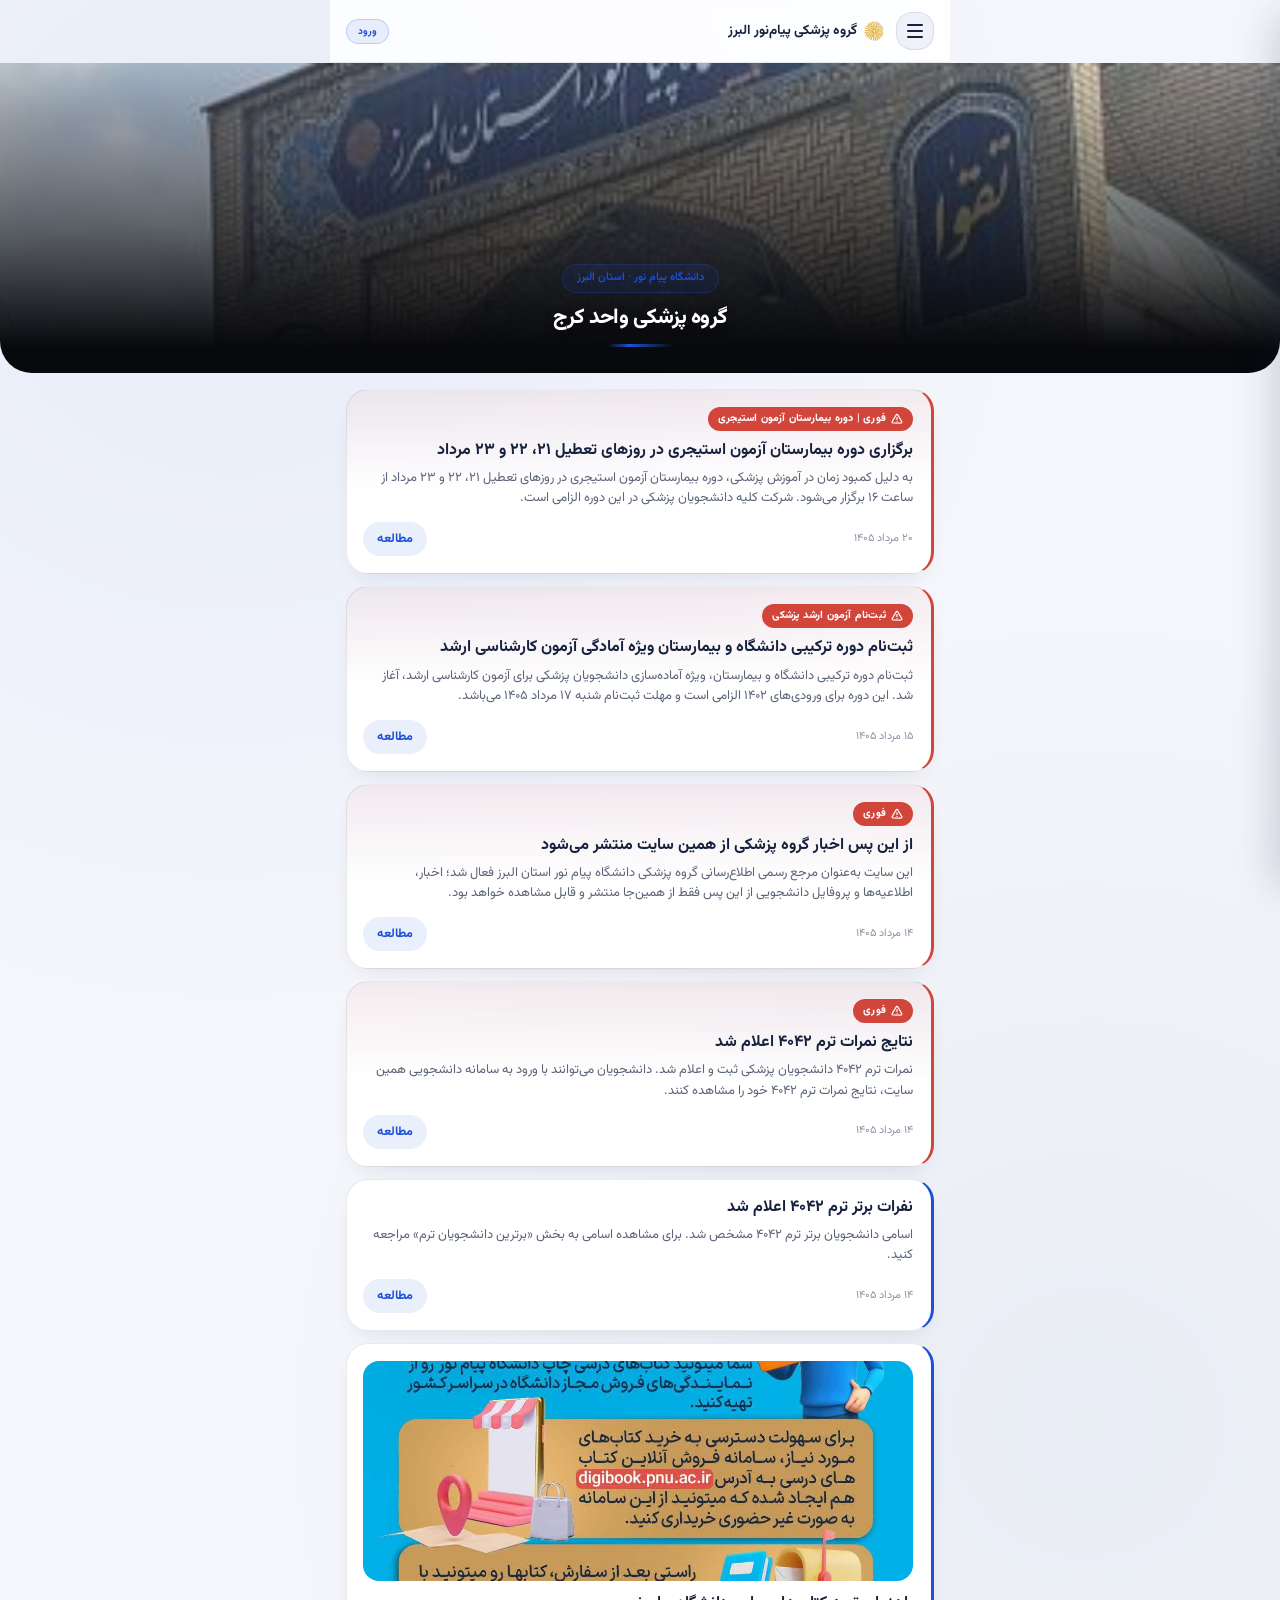
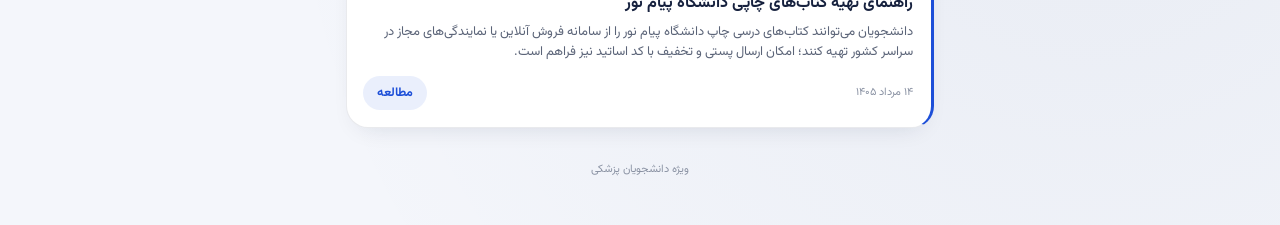
==== index.html @ 2f33279a "Add files via upload" ====
<!DOCTYPE html>
<html lang="fa">
<head>
<meta charset="UTF-8">
<meta name="viewport" content="width=device-width, initial-scale=1.0, viewport-fit=cover">
<title>گروه پزشکی پیام نور البرز</title>
<link rel="preconnect" href="https://fonts.googleapis.com">
<link rel="preconnect" href="https://fonts.gstatic.com" crossorigin>
<link rel="stylesheet" href="https://fonts.googleapis.com/css2?family=Vazirmatn:wght@400;500;600;700;800&display=swap">
<link rel="preload" as="image" href="university.jpg" fetchpriority="high">
<link rel="stylesheet" href="assets/style.css">
<link rel="stylesheet" href="assets/nav.css">
</head>
<body data-page="index">

<div id="site-header-root"></div>

<div id="mainPage">
    <div class="hero">
        <img src="university.jpg" alt="دانشگاه" class="hero-image" width="384" height="512">
        <div class="hero-overlay">
            <span class="kicker">دانشگاه پیام نور · استان البرز</span>
            <h1>گروه پزشکی واحد کرج</h1>
            <div class="hero-line"></div>
        </div>
    </div>

    <div class="container">
        <div id="newsList"></div>
        <footer>ویژه دانشجویان پزشکی</footer>
    </div>
</div>

<div id="fullNewsPage" class="full-news-page">
    <button class="back-btn" onclick="closeFullNews()">← بازگشت</button>
    <div class="full-news-card">
        <h1 class="full-news-title" id="fullTitle"></h1>
        <span class="full-news-date" id="fullDate"></span>
        <div class="full-news-image" id="fullImage" style="display:none;"></div>
        <div class="full-news-text" id="fullText"></div>
    </div>
</div>

<script src="assets/app.js"></script>
<script src="assets/nav.js"></script>
<script>
    const newsDatabase = [
        {
            id: 5,
            urgent: true,
            urgentLabel: "فوری | دوره بیمارستان آزمون استیجری",
            title: "برگزاری دوره بیمارستان آزمون استیجری در روزهای تعطیل ۲۱، ۲۲ و ۲۳ مرداد",
            summary: "به دلیل کمبود زمان در آموزش پزشکی، دوره بیمارستان آزمون استیجری در روزهای تعطیل ۲۱، ۲۲ و ۲۳ مرداد از ساعت ۱۶ برگزار می‌شود. شرکت کلیه دانشجویان پزشکی در این دوره الزامی است.",
            fullText: "به اطلاع کلیه دانشجویان پزشکی گروه پزشکی دانشگاه پیام نور استان البرز می‌رساند، با توجه به کمبود زمان در برنامه آموزش پزشکی، دوره بیمارستان ویژه آزمون استیجری در روزهای تعطیل ۲۱، ۲۲ و ۲۳ مرداد ماه برگزار خواهد شد.\\n\\nاین دوره از ساعت ۱۶ آغاز می‌شود و دانشجویان لازم است پیش از این ساعت در محل بیمارستان حضور داشته باشند.\\n\\nبا توجه به اهمیت این دوره در آمادگی برای آزمون استیجری، شرکت در این جلسات برای کلیه دانشجویان پزشکی الزامی است و غیبت در هر یک از روزها قابل قبول نمی‌باشد.\\n\\nخواهشمند است این اطلاعیه را جدی گرفته و برنامه‌ریزی لازم برای حضور به‌موقع در روزهای یادشده را انجام دهید. در صورت وجود هرگونه سوال، با آموزش گروه پزشکی در تماس باشید.",
            date: "۲۰ مرداد ۱۴۰۵"
        },
        {
            id: 4,
            urgent: true,
            urgentLabel: "ثبت‌نام آزمون ارشد پزشکی",
            title: "ثبت‌نام دوره ترکیبی دانشگاه و بیمارستان ویژه آمادگی آزمون کارشناسی ارشد",
            summary: "ثبت‌نام دوره ترکیبی دانشگاه و بیمارستان، ویژه آماده‌سازی دانشجویان پزشکی برای آزمون کارشناسی ارشد، آغاز شد. این دوره برای ورودی‌های ۱۴۰۲ الزامی است و مهلت ثبت‌نام شنبه ۱۷ مرداد ۱۴۰۵ می‌باشد.",
            fullText: "به اطلاع کلیه دانشجویان پزشکی گروه پزشکی دانشگاه پیام نور استان البرز می‌رساند، ثبت‌نام «دوره ترکیبی دانشگاه و بیمارستان» ویژه آماده‌سازی آزمون کارشناسی ارشد آغاز شده است.\n\nاین دوره با هدف تقویت بنیه علمی و بالینی دانشجویان و افزایش آمادگی ایشان برای آزمون کارشناسی ارشد طراحی شده و ترکیبی از آموزش‌های دانشگاهی و تجربه‌های عملی در بستر بیمارستان‌های آموزشی را در اختیار دانشجویان قرار می‌دهد. برگزاری این دوره زیر نظر مستقیم دانشگاه علوم پزشکی و وزارت علوم، تحقیقات و فناوری انجام می‌شود.\n\nمدت دوره یک سال تحصیلی است و کلاس‌ها هفته‌ای دو جلسه سه‌ساعته برگزار می‌شود. با توجه به هماهنگی‌های بیمارستانی، ساعت شروع جلسات متغیر بوده و از طریق پیامک به اطلاع دانشجویان خواهد رسید؛ بنابراین دانشجویان محترم لازم است تلفن همراه خود را در دسترس داشته باشند.\n\nشرکت در این دوره برای کلیه دانشجویان ورودی ۱۴۰۲ الزامی است.\n\nهزینه ثبت‌نام دوره مبلغ ۵٬۷۰۰٬۰۰۰ تومان (پنج میلیون و هفتصد هزار تومان) تعیین شده است.\n\nدانشجویان ورودی ۱۴۰۲ موظف‌اند روز شنبه مورخ ۱۷ مرداد ۱۴۰۵ به واحد آموزش دانشگاه پیام نور استان البرز مراجعه و مبلغ ثبت‌نام را پرداخت نمایند. پس از تکمیل ثبت‌نام، زمان دقیق شروع جلسات از طریق پیامک به دانشجویان اطلاع‌رسانی خواهد شد.\n\nخواهشمند است این اطلاعیه را جدی گرفته و از مراجعه در روز و ساعت مقرر اطمینان حاصل فرمایید. در صورت وجود هرگونه سوال، با آموزش گروه پزشکی در تماس باشید.",
            date: "۱۵ مرداد ۱۴۰۵"
        },
        {
            id: 0,
            urgent: true,
            title: "از این پس اخبار گروه پزشکی از همین سایت منتشر می‌شود",
            summary: "این سایت به‌عنوان مرجع رسمی اطلاع‌رسانی گروه پزشکی دانشگاه پیام نور استان البرز فعال شد؛ اخبار، اطلاعیه‌ها و پروفایل دانشجویی از این پس فقط از همین‌جا منتشر و قابل مشاهده خواهد بود.",
            fullText: "به اطلاع کلیه دانشجویان گروه پزشکی دانشگاه پیام نور استان البرز می‌رساند، از این تاریخ به بعد، کلیه اخبار، اطلاعیه‌ها، برنامه‌های آموزشی و اطلاع‌رسانی‌های رسمی گروه پزشکی صرفاً از طریق همین سایت منتشر خواهد شد. لطفاً به‌طور مرتب به این سایت مراجعه کنید تا از آخرین اخبار و اطلاعیه‌ها بی‌اطلاع نمانید.\n\nهمچنین دانشجویان پزشکی از این پس می‌توانند پروفایل دانشجویی خود شامل مشخصات، وضعیت نمرات و سوابق تحصیلی را از بخش «پروفایل» همین سایت مشاهده کنند و دیگر نیازی به مراجعه به سامانه‌های قبلی نیست.\n\nخواهشمند است این اطلاعیه را جدی گرفته و در صورت وجود هرگونه ابهام، با آموزش گروه پزشکی در تماس باشید.",
            date: "۱۴ مرداد ۱۴۰۵"
        },
        {
            id: 1,
            urgent: true,
            title: "نتایج نمرات ترم ۴۰۴۲ اعلام شد",
            summary: "نمرات ترم ۴۰۴۲ دانشجویان پزشکی ثبت و اعلام شد. دانشجویان می‌توانند با ورود به سامانه دانشجویی همین سایت، نتایج نمرات ترم ۴۰۴۲ خود را مشاهده کنند.",
            fullText: "نتایج نمرات ترم ۴۰۴۲ اعلام شد.\n\nبه اطلاع کلیه دانشجویان گروه پزشکی دانشگاه پیام نور استان البرز می‌رساند، نمرات ترم ۴۰۴۲ در سامانه ثبت و نهایی شد.\n\nدانشجویان عزیز می‌توانند با ورود به «سامانه دانشجویی» در همین سایت، نتایج نمرات ترم ۴۰۴۲ خود را مشاهده نمایند. در صورت وجود هرگونه سوال یا اعتراض به نمره، لازم است ظرف مهلت مقرر با آموزش گروه پزشکی هماهنگ شود.",
            date: "۱۴ مرداد ۱۴۰۵"
        },
        {
            id: 2,
            title: "نفرات برتر ترم ۴۰۴۲ اعلام شد",
            summary: "اسامی دانشجویان برتر ترم ۴۰۴۲ مشخص شد. برای مشاهده اسامی به بخش «برترین دانشجویان ترم» مراجعه کنید.",
            fullText: "ضمن تبریک به دانشجویان ممتاز، اسامی نفرات برتر ترم ۴۰۴۲ گروه پزشکی دانشگاه پیام نور استان البرز اعلام شد.\n\nبرای مشاهده اسامی و رتبه‌بندی دانشجویان برتر، از منوی سایت وارد بخش «برترین دانشجویان ترم» شوید.\n\nضمن تبریک مجدد به دانشجویان برگزیده، برای سایر دانشجویان نیز آرزوی موفقیت روزافزون داریم.",
            date: "۱۴ مرداد ۱۴۰۵"
        },
        {
            id: 3,
            image: "assets/payam-books.jpg",
            title: "راهنمای تهیه کتاب‌های چاپی دانشگاه پیام نور",
            summary: "دانشجویان می‌توانند کتاب‌های درسی چاپ دانشگاه پیام نور را از سامانه فروش آنلاین یا نمایندگی‌های مجاز در سراسر کشور تهیه کنند؛ امکان ارسال پستی و تخفیف با کد اساتید نیز فراهم است.",
            fullText: "به اطلاع دانشجویان گروه پزشکی می‌رساند، کتاب‌های درسی چاپ دانشگاه پیام نور از طریق نمایندگی‌های فروش مجاز دانشگاه در سراسر کشور قابل تهیه است.\n\nبرای سهولت دسترسی، سامانه فروش آنلاین کتاب‌های درسی به آدرس digibook.pnu.ac.ir راه‌اندازی شده و دانشجویان می‌توانند از این سامانه به‌صورت غیرحضوری خرید کنند.\n\nپس از ثبت سفارش، امکان دریافت کتاب‌ها با ارسال پستی درب منزل نیز وجود دارد.\n\nهمچنین در این سامانه تخفیفاتی نیز در نظر گرفته شده است؛ دانشجویان می‌توانند با دریافت کد تخفیف از اساتید خود، خرید خود را با تخفیف انجام دهند.",
            date: "۱۴ مرداد ۱۴۰۵"
        }
    ];

    function showNewsList() {
        const container = document.getElementById('newsList');
        container.innerHTML = newsDatabase.map(item => `
            <div class="news-card${item.urgent ? ' urgent' : ''}" onclick="showFullNews(${item.id})">
                ${item.urgent ? `<span class="urgent-badge"><svg viewBox="0 0 24 24" fill="none" stroke="currentColor" stroke-width="2.5" stroke-linecap="round" stroke-linejoin="round"><path d="M12 9v4M12 17h.01"/><path d="M10.3 3.9 2.5 17a2 2 0 0 0 1.7 3h15.6a2 2 0 0 0 1.7-3L13.7 3.9a2 2 0 0 0-3.4 0Z"/></svg> ${item.urgentLabel || 'فوری'}</span>` : ''}
                ${item.image ? `<img src="${item.image}" alt="${item.title}" class="news-card-image">` : ''}
                <div class="news-title">${item.title}</div>
                <div class="news-summary">${item.summary}</div>
                <div class="news-meta">
                    <span class="news-date">${item.date}</span>
                    <button class="read-more" onclick="event.stopPropagation(); showFullNews(${item.id})">مطالعه</button>
                </div>
            </div>
        `).join('');
    }

    function showFullNews(id) {
        const news = newsDatabase.find(n => n.id === id);
        if (!news) return;
        document.getElementById('fullTitle').innerText = news.title;
        document.getElementById('fullDate').innerText = news.date;
        document.getElementById('fullText').innerText = news.fullText;

        const imgHolder = document.getElementById('fullImage');
        if (news.image) {
            imgHolder.innerHTML = `<img src="${news.image}" alt="${news.title}">`;
            imgHolder.style.display = 'block';
        } else {
            imgHolder.innerHTML = '';
            imgHolder.style.display = 'none';
        }

        const fullPage = document.getElementById('fullNewsPage');
        document.getElementById('mainPage').style.display = 'none';
        fullPage.classList.add('show');
        window.scrollTo(0, 0);
        try { history.pushState({ page: 'fullNews' }, '', '#news'); } catch (err) { /* روی برخی وب‌ویوها (مثل file://) مجاز نیست؛ نمایش کامل خبر بدون آن هم درست کار می‌کند */ }
    }

    function closeFullNews() {
        document.getElementById('fullNewsPage').classList.remove('show');
        document.getElementById('mainPage').style.display = 'block';
        try { history.replaceState({ page: 'main' }, '', window.location.pathname); } catch (err) { /* بی‌خطر نادیده گرفته می‌شود */ }
    }

    window.addEventListener('popstate', () => {
        if (document.getElementById('fullNewsPage').classList.contains('show')) {
            closeFullNews();
        }
    });

    showNewsList();
</script>
</body>
</html>
---- assets/style.css ----
/* فونت Vazirmatn بارگذاری می‌شود از طریق <link> در head هر صفحه (موازی و سریع‌تر از @import) */

/* =========================================================
   توکن‌های طراحی
   ========================================================= */
:root {
    --bg: #f4f6fb;
    --surface: #ffffff;
    --surface-2: #eef1f8;
    --card: #ffffff;
    --card-hover: #f2f4f9;
    --line: rgba(20,30,60,.09);
    --line-strong: rgba(20,30,60,.16);

    --accent-1: #1d4fd8;
    --accent-2: #14336b;
    --accent-grad: linear-gradient(135deg, var(--accent-1), var(--accent-2));
    --accent-soft: rgba(29,79,216,.09);
    --accent-soft-strong: rgba(29,79,216,.16);

    --warn: #b8790a;
    --warn-soft: rgba(184,121,10,.12);
    --good: #16875e;
    --good-soft: rgba(22,135,94,.12);
    --bad: #d1453b;

    --text: #16213e;
    --text-dim: #5b6478;
    --text-faint: #8a92a3;

    --r-xl: 28px;
    --r-lg: 22px;
    --r-md: 16px;
    --r-sm: 12px;
    --r-pill: 999px;

    --shadow-1: 0 10px 26px -14px rgba(20,30,60,.16);
    --shadow-2: 0 18px 40px -16px rgba(20,30,60,.18);

    --ease: cubic-bezier(.22,1,.36,1);
    --ease-fast: cubic-bezier(.4,0,.2,1);
}

/* توجه: قانون تجربی @view-transition عمداً حذف شد — در برخی وب‌ویوهای اندروید
   (از جمله پیش‌نمایش داخل اپ‌های ویرایشگر کد) باعث گیر کردن صفحه هنگام جابجایی
   بین لینک‌ها می‌شود چون مرورگر منتظر یک ترنزیشن ناقص می‌ماند. */

/* =========================================================
   پایه
   ========================================================= */
* { margin: 0; padding: 0; box-sizing: border-box; -webkit-tap-highlight-color: transparent; }
html { -webkit-text-size-adjust: 100%; scroll-behavior: smooth; }

body {
    font-family: 'Vazirmatn', -apple-system, 'SF Pro Text', system-ui, sans-serif;
    background:
        radial-gradient(circle at 18% 12%, rgba(29,79,216,.06), transparent 42%),
        radial-gradient(circle at 85% 78%, rgba(20,51,107,.05), transparent 46%),
        var(--bg);
    color: var(--text);
    direction: rtl;
    text-align: right;
    min-height: 100vh;
    line-height: 1.5;
    animation: pageIn .22s var(--ease);
}

@keyframes pageIn {
    from { opacity: 0; transform: translateY(4px); }
    to   { opacity: 1; transform: translateY(0); }
}

@media (prefers-reduced-motion: reduce) {
    * { animation-duration: .001s !important; transition-duration: .001s !important; }
    html { scroll-behavior: auto; }
}

::-webkit-scrollbar { width: 0; background: transparent; }
a { color: inherit; text-decoration: none; }
button, input { font-family: inherit; }
svg { display: block; }

/* حس فشرده‌شدن نرم برای هر عنصر قابل‌لمس */
.tap { transition: transform .18s var(--ease), background-color .18s var(--ease), border-color .18s var(--ease); }
.tap:active { transform: scale(.96); }

/* =========================================================
   ساختار صفحه
   ========================================================= */
.page { min-height: 100vh; display: flex; align-items: center; justify-content: center; padding: 18px; }
.container { max-width: 620px; margin: 0 auto; padding: 16px; }

.card {
    max-width: 600px;
    width: 100%;
    background: linear-gradient(180deg, var(--surface), var(--card));
    border-radius: var(--r-xl);
    padding: 26px 20px;
    border: 1px solid var(--line);
    box-shadow: var(--shadow-2);
}

.card-title {
    font-size: 21px;
    font-weight: 800;
    text-align: center;
    letter-spacing: -.3px;
    background: linear-gradient(135deg, var(--accent-2), var(--accent-1));
    -webkit-background-clip: text;
    background-clip: text;
    color: transparent;
    margin-bottom: 6px;
}
.card-title.lg { font-size: 25px; }

.card-subtitle {
    text-align: center;
    color: var(--text-dim);
    font-size: 12px;
    margin-bottom: 22px;
}

.kicker {
    display: inline-flex;
    align-items: center;
    gap: 6px;
    font-size: 11px;
    font-weight: 600;
    color: var(--accent-1);
    background: var(--accent-soft);
    border: 1px solid rgba(29,79,216,.25);
    padding: 5px 14px;
    border-radius: var(--r-pill);
}

/* =========================================================
   دکمه‌ی پیل / بازگشت
   ========================================================= */
.pill-btn {
    display: flex;
    align-items: center;
    justify-content: center;
    gap: 6px;
    text-align: center;
    margin-top: 22px;
    color: var(--accent-1);
    font-size: 13px;
    font-weight: 600;
    cursor: pointer;
    padding: 12px;
    background: var(--accent-soft);
    border: 1px solid rgba(29,79,216,.22);
    border-radius: var(--r-pill);
}
.pill-btn:active { background: var(--accent-soft-strong); }

/* =========================================================
   بنر لوگوی دانشگاه (صفحه‌ی تقویم)
   ========================================================= */
.uni-logo-banner {
    display: flex;
    flex-direction: column;
    align-items: center;
    text-align: center;
    padding: 28px 20px 24px;
    margin-bottom: 22px;
    border-radius: var(--r-xl);
    border: 1px solid rgba(29,79,216,.22);
    background:
        radial-gradient(120% 140% at 50% -10%, rgba(29,79,216,.22), transparent 60%),
        linear-gradient(180deg, var(--surface), var(--card));
    box-shadow: var(--shadow-2);
}
.uni-logo-ring {
    width: 92px;
    height: 92px;
    border-radius: 50%;
    padding: 4px;
    background: var(--accent-grad);
    box-shadow: 0 0 0 6px var(--accent-soft);
    margin-bottom: 14px;
}
.uni-logo-ring img {
    width: 100%;
    height: 100%;
    border-radius: 50%;
    object-fit: cover;
    background: #fff;
    display: block;
}
.uni-logo-banner .uni-name {
    font-size: 17px;
    font-weight: 800;
    letter-spacing: -.3px;
    background: linear-gradient(135deg, var(--accent-2), var(--accent-1));
    -webkit-background-clip: text;
    background-clip: text;
    color: transparent;
    line-height: 1.5;
}
.uni-logo-banner .uni-sub {
    margin-top: 6px;
    font-size: 11.5px;
    color: var(--text-dim);
}

/* =========================================================
   عنوان بخش‌های تقویم (نیمسال‌ها)
   ========================================================= */
.term-title {
    display: flex;
    align-items: center;
    gap: 8px;
    font-size: 14px;
    font-weight: 800;
    color: var(--text);
    margin: 26px 0 12px;
}
.term-title:first-of-type { margin-top: 4px; }
.term-title .dot {
    width: 8px; height: 8px; border-radius: 50%;
    background: var(--accent-grad);
    flex-shrink: 0;
}

/* =========================================================
   هرو (index)
   ========================================================= */
.hero { position: relative; width: 100%; height: 310px; overflow: hidden; border-radius: 0 0 32px 32px; }
.hero-image { width: 100%; height: 100%; object-fit: cover; object-position: center 32%; display: block; }
.hero::after {
    content: '';
    position: absolute; inset: 0;
    background: linear-gradient(to top, #08090d 8%, rgba(8,9,13,.55) 48%, rgba(8,9,13,.1));
}
.hero-overlay { position: absolute; bottom: 0; left: 0; right: 0; padding: 22px 22px 26px; text-align: center; z-index: 1; }
.hero-overlay .kicker { margin-bottom: 10px; }
.hero-overlay h1 {
    font-size: 21px; font-weight: 800; letter-spacing: -.4px; color: #fff;
    line-height: 1.4;
    text-shadow: 0 2px 10px rgba(0,0,0,.5);
}
.hero-line {
    width: 64px; height: 3px; margin: 12px auto 0;
    border-radius: 3px;
    background: linear-gradient(90deg, transparent, var(--accent-1), var(--accent-2), transparent);
}


footer { text-align: center; padding: 22px 16px 30px; font-size: 11px; color: var(--text-faint); }

/* =========================================================
   کارت اخبار
   ========================================================= */
.news-card {
    position: relative;
    background: var(--card);
    border-radius: var(--r-lg);
    margin-bottom: 12px;
    padding: 17px 18px 17px 16px;
    border: 1px solid var(--line);
    border-inline-start: 3px solid var(--accent-1);
    cursor: pointer;
    box-shadow: var(--shadow-1);
    transition: background .18s var(--ease), transform .18s var(--ease), border-color .18s var(--ease);
}
.news-card:active { background: var(--card-hover); transform: scale(.985); }
.news-title { font-size: 16px; font-weight: 700; color: var(--text); line-height: 1.4; margin-bottom: 6px; }
.news-summary { font-size: 13px; color: var(--text-dim); line-height: 1.55; margin-bottom: 14px; }
.news-meta { display: flex; justify-content: space-between; align-items: center; }
.news-date { font-size: 11px; color: var(--text-faint); }
.read-more {
    background: var(--accent-soft); border: none; color: var(--accent-1);
    font-size: 12.5px; font-weight: 700; padding: 7px 14px; border-radius: var(--r-pill); cursor: pointer;
}
.read-more:active { background: var(--accent-soft-strong); }

.news-card-image {
    width: 100%; border-radius: var(--r-md); margin-bottom: 12px; display: block;
    object-fit: cover; max-height: 220px;
}
.news-card.urgent { border-inline-start-color: var(--bad); background: linear-gradient(180deg, rgba(248,96,92,.07), var(--card) 55%); }
.urgent-badge {
    display: inline-flex; align-items: center; gap: 5px; background: var(--bad); color: #fff;
    font-size: 10.5px; font-weight: 800; padding: 4px 10px; border-radius: var(--r-pill);
    margin-bottom: 9px; letter-spacing: .2px;
    animation: urgentPulse 1.8s ease-in-out infinite;
}
.urgent-badge svg { width: 12px; height: 12px; }
@keyframes urgentPulse { 0%, 100% { box-shadow: 0 0 0 0 rgba(248,96,92,.45); } 50% { box-shadow: 0 0 0 6px rgba(248,96,92,0); } }

/* =========================================================
   صفحه‌ی کامل خبر
   ========================================================= */
.full-news-page {
    display: none; position: fixed; inset: 0; background: var(--bg);
    z-index: 200; overflow-y: auto;
}
.full-news-page.show { display: block; animation: pageIn .35s var(--ease); }
.full-news-card {
    background: linear-gradient(180deg, var(--surface), var(--card));
    border-radius: var(--r-xl); margin: 72px 16px 40px; padding: 28px 22px;
    border: 1px solid var(--line);
    box-shadow: var(--shadow-2);
}
.full-news-title { font-size: 23px; font-weight: 800; color: var(--text); line-height: 1.4; margin-bottom: 10px; }
.full-news-date {
    font-size: 12px; color: var(--text-dim); display: block; margin-bottom: 20px; padding-bottom: 14px;
    border-bottom: 1px solid var(--line);
}
.full-news-image { margin-bottom: 18px; }
.full-news-image img { width: 100%; border-radius: var(--r-lg); display: block; box-shadow: var(--shadow-1); }
.full-news-text { font-size: 15px; line-height: 1.85; color: var(--text); white-space: pre-line; }
.back-btn {
    position: fixed; top: 14px; right: 14px; background: rgba(255,255,255,.9);
    backdrop-filter: blur(10px);
    color: var(--text); border: 1px solid var(--line-strong); padding: 9px 18px; border-radius: var(--r-pill); font-size: 13px;
    font-weight: 600; z-index: 201; cursor: pointer;
    box-shadow: var(--shadow-1);
}
.back-btn:active { background: rgba(238,241,248,.95); }

/* =========================================================
   تقویم
   ========================================================= */
.month-item { background: var(--card); border-radius: var(--r-lg); margin-bottom: 12px; overflow: hidden; border: 1px solid var(--line); border-inline-start: 3px solid var(--accent-1); box-shadow: var(--shadow-1); }
.month-header { padding: 16px 18px; cursor: pointer; display: flex; justify-content: space-between; align-items: center; }
.month-title { font-size: 15px; font-weight: 700; color: var(--text); }
.month-icon { color: var(--accent-1); transition: transform .3s var(--ease); }
.month-icon.open { transform: rotate(180deg); }
.month-icon svg { width: 16px; height: 16px; }

.month-events { display: grid; grid-template-rows: 0fr; transition: grid-template-rows .38s var(--ease); }
.month-events.open { grid-template-rows: 1fr; }
.month-events-inner { overflow: hidden; }

.event-list { list-style: none; padding: 4px 16px 16px; }
.event-list li { display: flex; align-items: center; gap: 12px; padding: 11px 0; border-top: 1px solid var(--line); font-size: 13px; }
.event-list li:first-child { border-top: none; }
.event-date { background: var(--accent-soft); padding: 5px 12px; border-radius: var(--r-pill); font-size: 11px; font-weight: 700; color: var(--accent-1); min-width: 72px; text-align: center; }
.event-title { flex: 1; color: var(--text); }
.important .event-date { background: var(--warn-soft); color: var(--warn); }
.important .event-title { color: var(--text); font-weight: 600; }

/* =========================================================
   جدول زمان‌بندی (تقویم)
   ========================================================= */
.schedule-note {
    display: flex; align-items: center; gap: 8px; background: var(--accent-soft); color: var(--accent-1);
    font-size: 12.5px; font-weight: 600; padding: 11px 14px; border-radius: var(--r-md); margin-bottom: 16px; line-height: 1.6;
}
.schedule-note svg { width: 17px; height: 17px; flex-shrink: 0; }
.schedule-table-wrap { overflow-x: auto; border-radius: var(--r-lg); border: 1px solid var(--line); box-shadow: var(--shadow-1); }
.schedule-table { width: 100%; border-collapse: collapse; font-size: 12.5px; min-width: 460px; }
.schedule-table thead th {
    background: var(--surface-2); color: var(--text-dim); font-weight: 700; text-align: right;
    padding: 12px 14px; font-size: 11.5px; border-bottom: 1px solid var(--line-strong);
}
.schedule-table tbody td { padding: 13px 14px; border-bottom: 1px solid var(--line); color: var(--text); vertical-align: top; background: var(--card); }
.schedule-table tbody tr:last-child td { border-bottom: none; }
.schedule-table tbody tr:nth-child(even) td { background: var(--card-hover); }
.schedule-table .sch-date { color: var(--accent-1); font-weight: 700; white-space: nowrap; }
.schedule-table .sch-important td.sch-desc { color: var(--text); font-weight: 700; }
.schedule-table .sch-important .sch-date { color: var(--warn); }

/* =========================================================
   لاگین/پروفایل
   ========================================================= */
.input-group { margin-bottom: 13px; }
.input-group label { display: block; color: var(--text-dim); font-size: 12px; margin-bottom: 6px; font-weight: 600; }
.input-wrap { position: relative; }
.input-wrap svg { position: absolute; top: 50%; right: 14px; transform: translateY(-50%); width: 16px; height: 16px; color: var(--text-faint); pointer-events: none; }
.input-group input {
    width: 100%; padding: 13px 40px 13px 14px; background: var(--surface-2);
    border: 1px solid var(--line); border-radius: var(--r-md); color: var(--text); font-size: 13.5px;
    direction: rtl; text-align: right;
    transition: border-color .2s var(--ease), background .2s var(--ease);
}
.input-group input:focus { outline: none; border-color: var(--accent-1); background: var(--accent-soft); }

.login-card { padding-top: 30px; }
.login-card .card-title { font-size: 17px; line-height: 1.4; padding: 0 6px; }

.login-badge {
    width: 56px; height: 56px; margin: 0 auto 16px; border-radius: var(--r-lg);
    background: var(--accent-grad); display: flex; align-items: center; justify-content: center;
    box-shadow: 0 12px 26px -10px rgba(29,79,216,.6);
}
.login-badge svg { width: 28px; height: 28px; color: #fff; }

.login-secure-note {
    display: flex; align-items: center; justify-content: center; gap: 6px;
    margin-top: 16px; font-size: 11px; color: var(--text-faint);
}
.login-secure-note svg { width: 13px; height: 13px; color: var(--good); flex-shrink: 0; }

.loading-card { display: none; text-align: center; padding: 46px 20px; }
.loading-spinner {
    width: 42px; height: 42px; margin: 0 auto 20px;
    border: 3px solid var(--line); border-top-color: var(--accent-1);
    border-radius: 50%; animation: spin .8s linear infinite;
}
@keyframes spin { to { transform: rotate(360deg); } }
.loading-text { color: var(--text-dim); font-size: 13px; font-weight: 600; }

.login-btn {
    width: 100%; padding: 14px; background: var(--accent-grad);
    border: none; border-radius: var(--r-pill); color: #fff; font-size: 14.5px; font-weight: 700; cursor: pointer;
    box-shadow: 0 10px 24px -8px rgba(29,79,216,.55);
    transition: transform .18s var(--ease), box-shadow .18s var(--ease);
}
.login-btn:active { transform: scale(.97); box-shadow: 0 6px 16px -6px rgba(29,79,216,.5); }

.error-msg {
    color: var(--bad); font-size: 12px; text-align: center; margin-top: 14px; padding: 10px;
    background: rgba(248,96,92,.1); border-radius: var(--r-md); border: 1px solid rgba(248,96,92,.25);
    display: none;
}

.profile-section { display: none; }
.profile-image-container { display: flex; justify-content: center; margin-bottom: 16px; }
.profile-img { width: 92px; height: 92px; border-radius: 50%; border: 2px solid transparent; background: var(--accent-grad); padding: 2px; }
.profile-img-inner { width: 100%; height: 100%; border-radius: 50%; overflow: hidden; background: var(--surface); }
.profile-img img { width: 100%; height: 100%; object-fit: cover; display: block; }

.profile-header { text-align: center; margin-bottom: 16px; padding-bottom: 14px; border-bottom: 1px solid var(--line); }
.student-name { font-size: 17px; font-weight: 800; color: var(--text); }
.student-major { color: var(--accent-1); font-size: 11px; margin-top: 5px; font-weight: 600; }

.info-grid { display: grid; grid-template-columns: 1fr 1fr; gap: 8px; margin-bottom: 18px; }
.info-item { background: var(--card); border: 1px solid var(--line); border-radius: var(--r-md); padding: 10px 12px; }
.info-label { font-size: 9.5px; color: var(--text-faint); margin-bottom: 4px; font-weight: 600; }
.info-value { font-size: 12.5px; font-weight: 700; color: var(--text); }

.exam-type { background: var(--accent-soft); border: 1px solid rgba(29,79,216,.2); border-radius: var(--r-pill); padding: 11px; text-align: center; margin: 16px 0; }
.exam-type span { color: var(--accent-1); font-size: 12px; font-weight: 700; }

.menu-list { display: flex; flex-direction: column; gap: 10px; margin: 16px 0; }
.menu-item {
    background: var(--card); border-radius: var(--r-md); padding: 14px 16px;
    display: flex; justify-content: space-between; align-items: center; cursor: pointer;
    border: 1px solid var(--line);
    transition: background .18s var(--ease), transform .18s var(--ease), border-color .18s var(--ease);
}
.menu-item:active { transform: scale(.98); background: var(--card-hover); border-color: rgba(29,79,216,.35); }
.menu-label { display: flex; align-items: center; gap: 10px; color: var(--text); font-size: 14px; font-weight: 600; }
.menu-label svg { width: 17px; height: 17px; color: var(--accent-1); }
.menu-arrow { color: var(--accent-1); }
.menu-arrow svg { width: 16px; height: 16px; }
#hospArrow { transition: transform .22s var(--ease); }

.tuition-box { background: var(--card); border: 1px solid var(--line); border-radius: var(--r-md); padding: 14px; margin: 12px 0; }
.tuition-row { display: flex; justify-content: space-between; margin-bottom: 8px; }
.tuition-row:last-of-type { margin-bottom: 0; }
.tuition-label { font-size: 11.5px; color: var(--text-dim); }
.tuition-value { font-size: 12.5px; font-weight: 700; color: var(--good); }
.tuition-paid { text-align: center; font-size: 10px; color: var(--good); margin-top: 10px; padding-top: 8px; border-top: 1px dashed rgba(22,135,94,.3); font-weight: 600; }

/* =========================================================
   لیست‌کارتی (امتحانات/کارنامه) — جایگزین جدول ریز
   ========================================================= */
.info-row {
    display: flex; align-items: center; justify-content: center; gap: 6px;
    background: var(--accent-soft); border: 1px solid rgba(29,79,216,.2);
    border-radius: var(--r-pill); padding: 11px; margin-bottom: 18px; text-align: center; font-size: 12px;
    color: var(--text);
}

.entry-list { display: flex; flex-direction: column; gap: 10px; }
.entry-item {
    background: var(--card); border: 1px solid var(--line); border-radius: var(--r-md);
    padding: 14px 16px; cursor: pointer;
}
.entry-desc {
    display: none; font-size: 12.5px; line-height: 1.8; color: var(--text-dim);
    padding-top: 10px; margin-top: 2px; border-top: 1px dashed var(--line);
}
.entry-desc.open { display: block; animation: entryFadeIn .2s var(--ease); }
.entry-item.expanded { border-color: var(--line-strong); }
@keyframes entryFadeIn { from { opacity: 0; transform: translateY(-4px); } to { opacity: 1; transform: translateY(0); } }
.entry-top { display: flex; justify-content: space-between; align-items: flex-start; gap: 10px; margin-bottom: 10px; }
.entry-name { font-size: 14px; font-weight: 700; color: var(--text); line-height: 1.5; }
.entry-units { font-size: 10.5px; color: var(--text-faint); margin-top: 3px; }
.entry-badge {
    flex-shrink: 0; font-size: 13px; font-weight: 800; border-radius: var(--r-pill);
    padding: 5px 13px; white-space: nowrap;
}
.entry-badge.good { color: var(--good); background: var(--good-soft); }

.enroll-notice {
    display: flex;
    align-items: center;
    gap: 10px;
    background: var(--good-soft);
    color: var(--good);
    border: 1px solid rgba(22,135,94,.25);
    border-radius: var(--r-lg);
    padding: 12px 14px;
    font-size: 13px;
    font-weight: 600;
    line-height: 1.6;
    margin-bottom: 16px;
}
.enroll-notice svg { flex-shrink: 0; width: 22px; height: 22px; }
.entry-badge.pending { color: var(--warn); background: var(--warn-soft); }
.entry-meta { display: flex; flex-wrap: wrap; gap: 8px; }
.entry-chip {
    display: inline-flex; align-items: center; gap: 5px;
    font-size: 11px; color: var(--text-dim); background: var(--surface-2);
    border: 1px solid var(--line); border-radius: var(--r-pill); padding: 5px 11px;
}
.entry-chip svg { width: 12px; height: 12px; opacity: .8; }

.rank-item { display: flex; align-items: center; gap: 12px; }
.rank-badge {
    width: 34px; height: 34px; border-radius: 50%; flex-shrink: 0;
    display: flex; align-items: center; justify-content: center;
    font-weight: 800; font-size: 13.5px; background: var(--card-hover); color: var(--text-dim);
}
.rank-badge.gold { background: linear-gradient(135deg, #f6d365, #d4a017); color: #241a00; }
.rank-badge.silver { background: linear-gradient(135deg, #e6e9ef, #b0b5c0); color: #1a1a1a; }
.rank-badge.bronze { background: linear-gradient(135deg, #e0a374, #a9662f); color: #241200; }
.rank-info { flex: 1; min-width: 0; }
.rank-info .entry-name { margin-bottom: 2px; }

/* =========================================================
   مقالات علمی
   ========================================================= */
.article-card {
    background: var(--card);
    border-radius: var(--r-lg);
    margin-bottom: 12px;
    padding: 18px;
    border: 1px solid var(--line);
    border-inline-start: 3px solid var(--accent-2);
    cursor: pointer;
    box-shadow: var(--shadow-1);
    transition: background .18s var(--ease), transform .18s var(--ease);
}
.article-card:active { background: var(--card-hover); transform: scale(.985); }
.article-title { font-size: 15.5px; font-weight: 700; color: var(--text); line-height: 1.5; margin-bottom: 8px; }
.article-meta { display: flex; flex-wrap: wrap; gap: 10px; font-size: 11px; color: var(--text-faint); margin-bottom: 10px; }
.article-meta span, .full-article-meta { display: inline-flex; align-items: center; gap: 4px; }
.meta-icon { display: inline-block; width: 12px; height: 12px; flex-shrink: 0; vertical-align: -2px; }
.article-abstract { font-size: 13px; color: var(--text-dim); line-height: 1.6; }

.full-article-page {
    display: none; position: fixed; inset: 0; background: var(--bg);
    z-index: 200; overflow-y: auto;
}
.full-article-page.show { display: block; animation: pageIn .35s var(--ease); }
.full-article-card {
    background: linear-gradient(180deg, var(--surface), var(--card));
    border-radius: var(--r-xl); margin: 72px 16px 40px; padding: 28px 22px;
    border: 1px solid var(--line);
    box-shadow: var(--shadow-2);
}
.full-article-title { font-size: 20px; font-weight: 800; color: var(--text); line-height: 1.5; margin-bottom: 8px; }
.full-article-meta {
    font-size: 12px; color: var(--text-dim); display: block; margin-bottom: 20px; padding-bottom: 14px;
    border-bottom: 1px solid var(--line);
}
.full-article-body { font-size: 14.5px; line-height: 1.85; color: var(--text); }
.full-article-body h3 { color: var(--accent-1); margin: 20px 0 8px; font-size: 16px; }
.full-article-body p { margin-bottom: 12px; }
.full-article-body .ref {
    font-size: 12px; color: var(--text-faint);
    border-top: 1px solid var(--line); padding-top: 14px; margin-top: 16px; line-height: 1.9;
}
---- assets/nav.css ----
/* =========================================================
   هدر بالای صفحه (مشترک بین همه‌ی صفحات)
   ========================================================= */
.site-header {
    position: sticky; top: 0; z-index: 60;
    display: flex; align-items: center; gap: 12px;
    max-width: 620px; margin: 0 auto;
    padding: 12px 16px;
    background: rgba(255,255,255,.85);
    backdrop-filter: blur(10px);
    -webkit-backdrop-filter: blur(10px);
    border-bottom: 1px solid var(--line);
}
.hamburger-btn {
    width: 38px; height: 38px; flex-shrink: 0;
    border-radius: var(--r-md);
    background: var(--surface-2);
    border: 1px solid var(--line);
    display: flex; flex-direction: column; align-items: center; justify-content: center; gap: 4px;
    cursor: pointer;
    transition: background .18s var(--ease), border-color .18s var(--ease);
}
.hamburger-btn:active { background: var(--line-strong); transform: scale(.94); }
.hamburger-btn span {
    display: block; width: 16px; height: 2px; border-radius: 2px;
    background: var(--text);
    transition: transform .28s var(--ease), opacity .18s var(--ease);
}
.hamburger-btn.open span:nth-child(1) { transform: translateY(6px) rotate(45deg); }
.hamburger-btn.open span:nth-child(2) { opacity: 0; }
.hamburger-btn.open span:nth-child(3) { transform: translateY(-6px) rotate(-45deg); }

.site-header-title { font-size: 13.5px; font-weight: 700; color: var(--text); white-space: nowrap; overflow: hidden; text-overflow: ellipsis; display: inline-flex; align-items: center; gap: 7px; }
.site-header-logo { width: 20px; height: 20px; flex-shrink: 0; object-fit: contain; }
.site-header-badge {
    margin-inline-start: auto; flex-shrink: 0;
    font-size: 10px; font-weight: 700; color: var(--accent-1);
    background: var(--accent-soft);
    border: 1px solid rgba(29,79,216,.22);
    padding: 4px 11px; border-radius: var(--r-pill);
    cursor: pointer;
    transition: background .18s var(--ease);
}
.site-header-badge:active { background: var(--accent-soft-strong); }

/* =========================================================
   لایه‌ی تیره پشت منو
   ========================================================= */
.menu-overlay {
    position: fixed; inset: 0; z-index: 90;
    background: rgba(4,5,8,.55);
    opacity: 0; pointer-events: none;
    transition: opacity .28s var(--ease);
}
.menu-overlay.open { opacity: 1; pointer-events: auto; }

/* =========================================================
   کشوی منو (فهرست صفحات)
   ========================================================= */
.menu-drawer {
    position: fixed; top: 0; bottom: 0; right: 0; z-index: 91;
    width: min(80vw, 300px);
    background: linear-gradient(180deg, var(--surface), var(--card));
    border-inline-start: 1px solid var(--line);
    box-shadow: -18px 0 40px -16px rgba(20,30,60,.22);
    transform: translateX(100%);
    transition: transform .3s var(--ease);
    display: flex; flex-direction: column;
}
.menu-drawer.open { transform: translateX(0); }

.menu-drawer-head {
    display: flex; align-items: center; justify-content: space-between;
    padding: 18px 16px 14px;
    border-bottom: 1px solid var(--line);
}
.menu-drawer-head span { font-size: 12.5px; font-weight: 700; color: var(--text-dim); }
.menu-close {
    width: 28px; height: 28px; border-radius: 50%;
    background: var(--surface-2); border: 1px solid var(--line);
    color: var(--text-dim); font-size: 13px;
    display: flex; align-items: center; justify-content: center;
    cursor: pointer;
}
.menu-close:active { background: var(--line-strong); }

.menu-drawer-body { padding: 10px; display: flex; flex-direction: column; gap: 5px; overflow-y: auto; }
.menu-drawer-item {
    display: flex; align-items: center; gap: 12px;
    padding: 13px 14px; border-radius: var(--r-md);
    color: var(--text-dim); font-size: 13.5px; font-weight: 600;
    border: 1px solid transparent;
    transition: background .16s var(--ease), color .16s var(--ease), border-color .16s var(--ease);
}
.menu-drawer-item svg { width: 17px; height: 17px; opacity: .85; flex-shrink: 0; }
.menu-drawer-item:active { background: var(--surface-2); }
.menu-drawer-item.active {
    color: var(--accent-1);
    background: var(--accent-soft);
    border-color: rgba(29,79,216,.22);
}

.menu-drawer-foot {
    margin-top: auto; padding: 14px 16px;
    font-size: 10px; color: var(--text-faint); text-align: center;
    border-top: 1px solid var(--line);
}

@media (prefers-reduced-motion: reduce) {
    .menu-drawer, .menu-overlay, .hamburger-btn span { transition: none !important; }
}
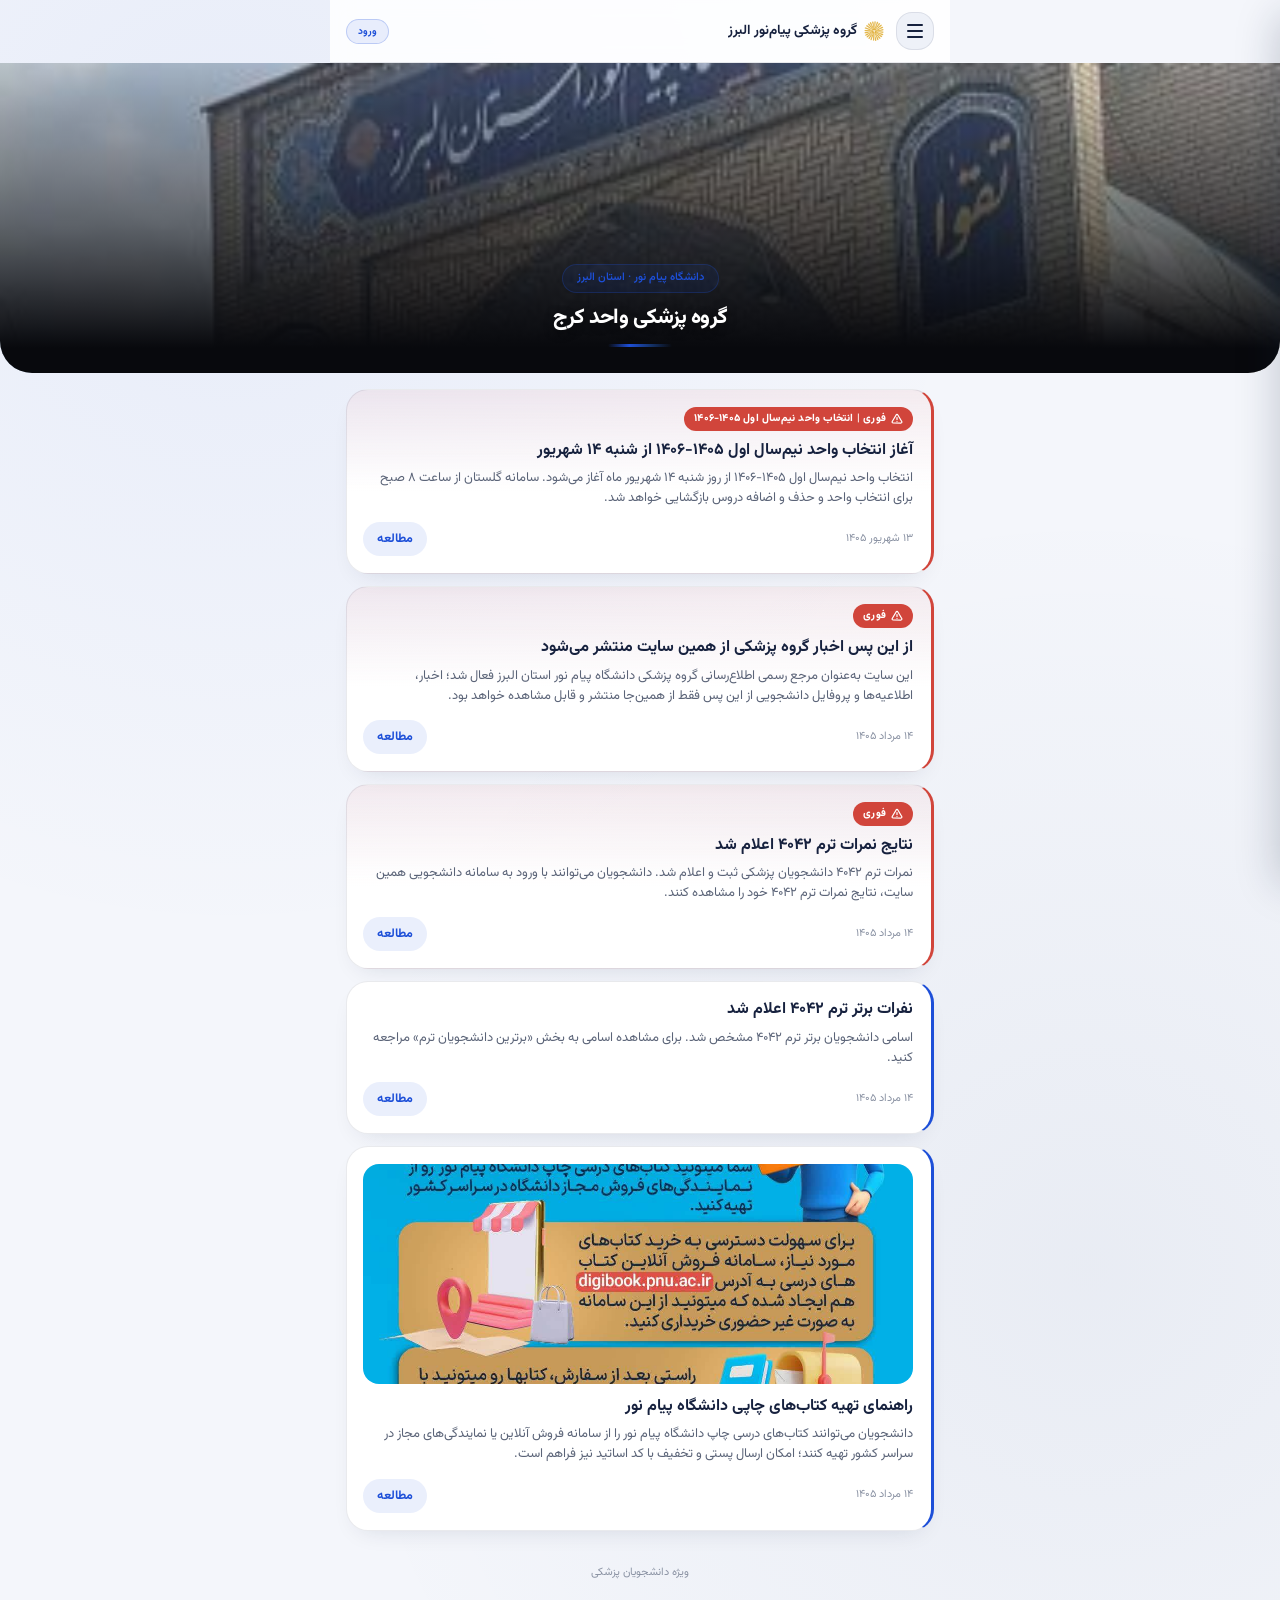
==== commit cceb4363: "Add files via upload" ====
--- a/index.html
+++ b/index.html
@@ -46,22 +46,13 @@
 <script>
     const newsDatabase = [
         {
-            id: 5,
+            id: 6,
             urgent: true,
-            urgentLabel: "فوری | دوره بیمارستان آزمون استیجری",
-            title: "برگزاری دوره بیمارستان آزمون استیجری در روزهای تعطیل ۲۱، ۲۲ و ۲۳ مرداد",
-            summary: "به دلیل کمبود زمان در آموزش پزشکی، دوره بیمارستان آزمون استیجری در روزهای تعطیل ۲۱، ۲۲ و ۲۳ مرداد از ساعت ۱۶ برگزار می‌شود. شرکت کلیه دانشجویان پزشکی در این دوره الزامی است.",
-            fullText: "به اطلاع کلیه دانشجویان پزشکی گروه پزشکی دانشگاه پیام نور استان البرز می‌رساند، با توجه به کمبود زمان در برنامه آموزش پزشکی، دوره بیمارستان ویژه آزمون استیجری در روزهای تعطیل ۲۱، ۲۲ و ۲۳ مرداد ماه برگزار خواهد شد.\\n\\nاین دوره از ساعت ۱۶ آغاز می‌شود و دانشجویان لازم است پیش از این ساعت در محل بیمارستان حضور داشته باشند.\\n\\nبا توجه به اهمیت این دوره در آمادگی برای آزمون استیجری، شرکت در این جلسات برای کلیه دانشجویان پزشکی الزامی است و غیبت در هر یک از روزها قابل قبول نمی‌باشد.\\n\\nخواهشمند است این اطلاعیه را جدی گرفته و برنامه‌ریزی لازم برای حضور به‌موقع در روزهای یادشده را انجام دهید. در صورت وجود هرگونه سوال، با آموزش گروه پزشکی در تماس باشید.",
-            date: "۲۰ مرداد ۱۴۰۵"
-        },
-        {
-            id: 4,
-            urgent: true,
-            urgentLabel: "ثبت‌نام آزمون ارشد پزشکی",
-            title: "ثبت‌نام دوره ترکیبی دانشگاه و بیمارستان ویژه آمادگی آزمون کارشناسی ارشد",
-            summary: "ثبت‌نام دوره ترکیبی دانشگاه و بیمارستان، ویژه آماده‌سازی دانشجویان پزشکی برای آزمون کارشناسی ارشد، آغاز شد. این دوره برای ورودی‌های ۱۴۰۲ الزامی است و مهلت ثبت‌نام شنبه ۱۷ مرداد ۱۴۰۵ می‌باشد.",
-            fullText: "به اطلاع کلیه دانشجویان پزشکی گروه پزشکی دانشگاه پیام نور استان البرز می‌رساند، ثبت‌نام «دوره ترکیبی دانشگاه و بیمارستان» ویژه آماده‌سازی آزمون کارشناسی ارشد آغاز شده است.\n\nاین دوره با هدف تقویت بنیه علمی و بالینی دانشجویان و افزایش آمادگی ایشان برای آزمون کارشناسی ارشد طراحی شده و ترکیبی از آموزش‌های دانشگاهی و تجربه‌های عملی در بستر بیمارستان‌های آموزشی را در اختیار دانشجویان قرار می‌دهد. برگزاری این دوره زیر نظر مستقیم دانشگاه علوم پزشکی و وزارت علوم، تحقیقات و فناوری انجام می‌شود.\n\nمدت دوره یک سال تحصیلی است و کلاس‌ها هفته‌ای دو جلسه سه‌ساعته برگزار می‌شود. با توجه به هماهنگی‌های بیمارستانی، ساعت شروع جلسات متغیر بوده و از طریق پیامک به اطلاع دانشجویان خواهد رسید؛ بنابراین دانشجویان محترم لازم است تلفن همراه خود را در دسترس داشته باشند.\n\nشرکت در این دوره برای کلیه دانشجویان ورودی ۱۴۰۲ الزامی است.\n\nهزینه ثبت‌نام دوره مبلغ ۵٬۷۰۰٬۰۰۰ تومان (پنج میلیون و هفتصد هزار تومان) تعیین شده است.\n\nدانشجویان ورودی ۱۴۰۲ موظف‌اند روز شنبه مورخ ۱۷ مرداد ۱۴۰۵ به واحد آموزش دانشگاه پیام نور استان البرز مراجعه و مبلغ ثبت‌نام را پرداخت نمایند. پس از تکمیل ثبت‌نام، زمان دقیق شروع جلسات از طریق پیامک به دانشجویان اطلاع‌رسانی خواهد شد.\n\nخواهشمند است این اطلاعیه را جدی گرفته و از مراجعه در روز و ساعت مقرر اطمینان حاصل فرمایید. در صورت وجود هرگونه سوال، با آموزش گروه پزشکی در تماس باشید.",
-            date: "۱۵ مرداد ۱۴۰۵"
+            urgentLabel: "فوری | انتخاب واحد نیم‌سال اول ۱۴۰۵-۱۴۰۶",
+            title: "آغاز انتخاب واحد نیم‌سال اول ۱۴۰۵-۱۴۰۶ از شنبه ۱۴ شهریور",
+            summary: "انتخاب واحد نیم‌سال اول ۱۴۰۵-۱۴۰۶ از روز شنبه ۱۴ شهریور ماه آغاز می‌شود. سامانه گلستان از ساعت ۸ صبح برای انتخاب واحد و حذف و اضافه دروس بازگشایی خواهد شد.",
+            fullText: "به اطلاع کلیه دانشجویان گروه پزشکی دانشگاه پیام نور استان البرز می‌رساند، انتخاب واحد نیم‌سال اول ۱۴۰۵-۱۴۰۶ از روز شنبه ۱۴ شهریور ماه آغاز خواهد شد.\n\nسامانه گلستان از ساعت ۸ صبح همان روز برای انتخاب واحد و برداشتن دروس بازگشایی خواهد شد.\n\nهمچنین برای انتخاب واحد، پرداخت شهریه ثابت ترمی نیز الزامی است و دانشجویان باید فردا، پیش از برداشتن دروس، نسبت به پرداخت آن اقدام نمایند.\n\nدانشجویان برای انتخاب واحد لازم است به واحد تکثیر دانشگاه پیام نور مراجعه کنند.\n\nکلاس‌های این ترم نیز از اوایل مهر ماه آغاز خواهد شد.\n\nخواهشمند است این اطلاعیه را جدی گرفته و از مراجعه به‌موقع اطمینان حاصل فرمایید. در صورت وجود هرگونه سوال، با آموزش گروه پزشکی در تماس باشید.",
+            date: "۱۳ شهریور ۱۴۰۵"
         },
         {
             id: 0,
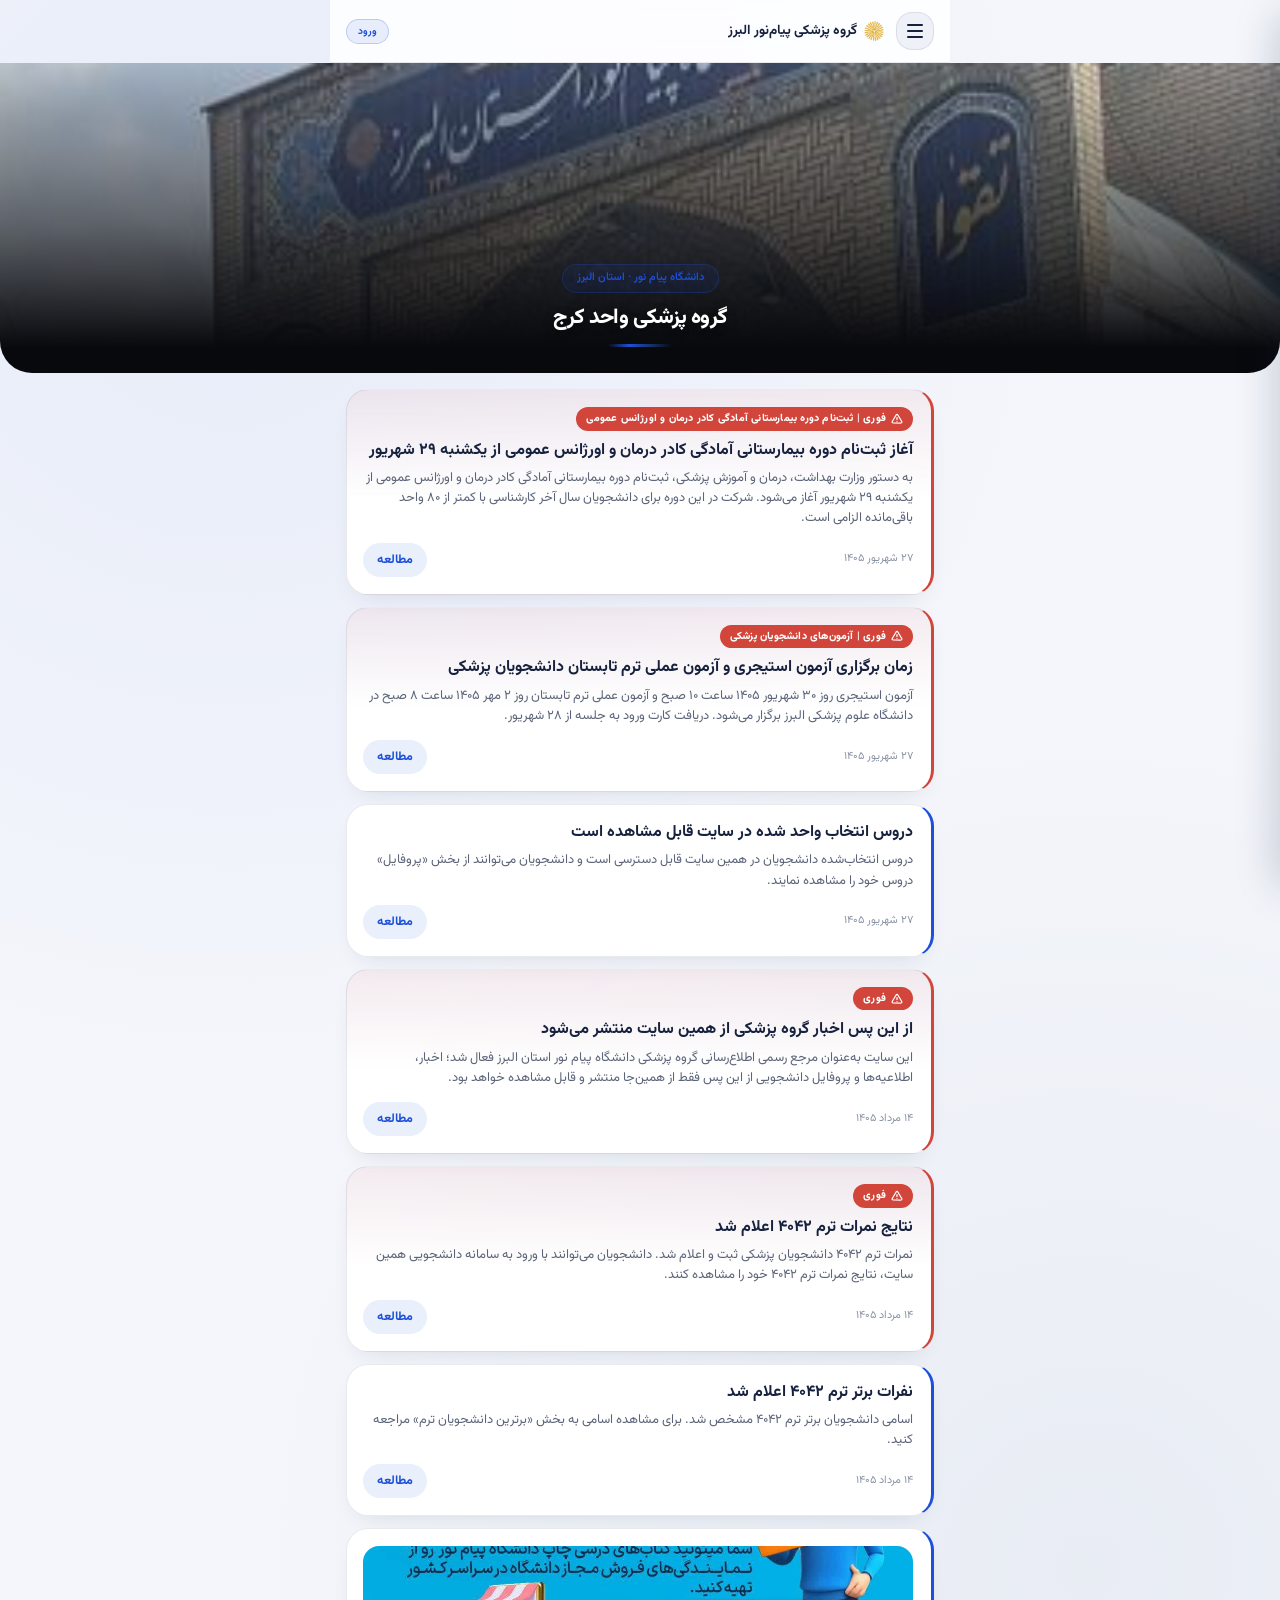
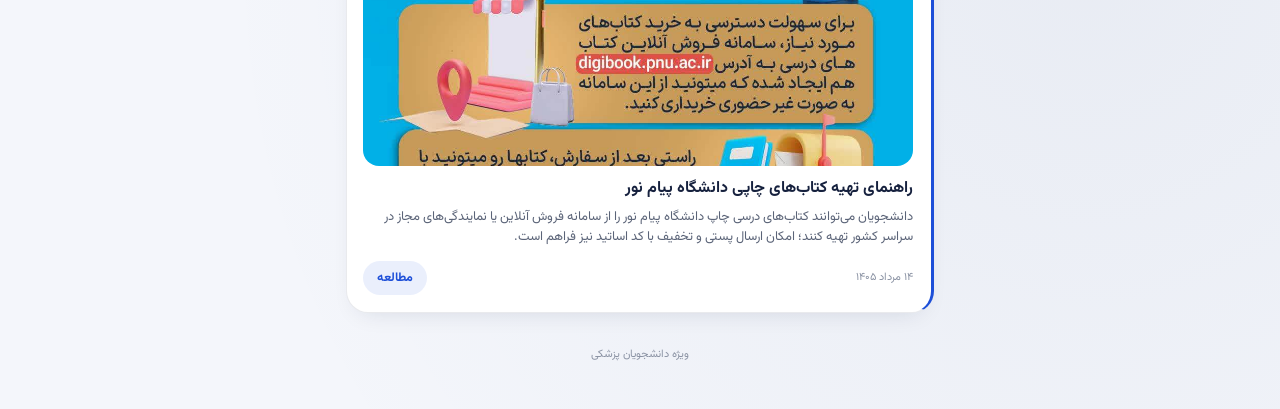
==== commit cdc8fec2: "Add files via upload" ====
--- a/index.html
+++ b/index.html
@@ -46,13 +46,29 @@
 <script>
     const newsDatabase = [
         {
-            id: 6,
+            id: 9,
             urgent: true,
-            urgentLabel: "فوری | انتخاب واحد نیم‌سال اول ۱۴۰۵-۱۴۰۶",
-            title: "آغاز انتخاب واحد نیم‌سال اول ۱۴۰۵-۱۴۰۶ از شنبه ۱۴ شهریور",
-            summary: "انتخاب واحد نیم‌سال اول ۱۴۰۵-۱۴۰۶ از روز شنبه ۱۴ شهریور ماه آغاز می‌شود. سامانه گلستان از ساعت ۸ صبح برای انتخاب واحد و حذف و اضافه دروس بازگشایی خواهد شد.",
-            fullText: "به اطلاع کلیه دانشجویان گروه پزشکی دانشگاه پیام نور استان البرز می‌رساند، انتخاب واحد نیم‌سال اول ۱۴۰۵-۱۴۰۶ از روز شنبه ۱۴ شهریور ماه آغاز خواهد شد.\n\nسامانه گلستان از ساعت ۸ صبح همان روز برای انتخاب واحد و برداشتن دروس بازگشایی خواهد شد.\n\nهمچنین برای انتخاب واحد، پرداخت شهریه ثابت ترمی نیز الزامی است و دانشجویان باید فردا، پیش از برداشتن دروس، نسبت به پرداخت آن اقدام نمایند.\n\nدانشجویان برای انتخاب واحد لازم است به واحد تکثیر دانشگاه پیام نور مراجعه کنند.\n\nکلاس‌های این ترم نیز از اوایل مهر ماه آغاز خواهد شد.\n\nخواهشمند است این اطلاعیه را جدی گرفته و از مراجعه به‌موقع اطمینان حاصل فرمایید. در صورت وجود هرگونه سوال، با آموزش گروه پزشکی در تماس باشید.",
-            date: "۱۳ شهریور ۱۴۰۵"
+            urgentLabel: "فوری | ثبت‌نام دوره بیمارستانی آمادگی کادر درمان و اورژانس عمومی",
+            title: "آغاز ثبت‌نام دوره بیمارستانی آمادگی کادر درمان و اورژانس عمومی از یکشنبه ۲۹ شهریور",
+            summary: "به دستور وزارت بهداشت، درمان و آموزش پزشکی، ثبت‌نام دوره بیمارستانی آمادگی کادر درمان و اورژانس عمومی از یکشنبه ۲۹ شهریور آغاز می‌شود. شرکت در این دوره برای دانشجویان سال آخر کارشناسی با کمتر از ۸۰ واحد باقی‌مانده الزامی است.",
+            fullText: "به اطلاع کلیه دانشجویان گروه پزشکی دانشگاه پیام نور استان البرز می‌رساند، به دستور وزارت بهداشت، درمان و آموزش پزشکی، ثبت‌نام دوره بیمارستانی آمادگی کادر درمان و اورژانس عمومی از روز یکشنبه ۲۹ شهریور ۱۴۰۵ آغاز خواهد شد.\n\nشرکت‌کنندگان الزامی:\nدانشجویان پزشکی که در سال آخر دوره کارشناسی خود مشغول به تحصیل بوده و کمتر از ۸۰ واحد تحصیلی از دوره کارشناسی آنان باقی مانده است، موظف به شرکت در این دوره می‌باشند.\n\nمشخصات دوره:\n• مدت دوره: ۳ ماه\n• زمان شروع: اوایل مهر ماه ۱۴۰۵\n• محل برگزاری: بیمارستان‌های امام علی و البرز\n• هزینه ثبت‌نام: ۶٬۳۵۰٬۰۰۰ تومان (شش میلیون و سیصد و پنجاه هزار تومان)\n\nهزینه ثبت‌نام می‌بایست در زمان ثبت‌نام پرداخت شود.\n\nخواهشمند است دانشجویان مشمول، این اطلاعیه را جدی گرفته و جهت ثبت‌نام در مهلت مقرر اقدام نمایند. در صورت وجود هرگونه ابهام، با آموزش گروه پزشکی در تماس باشید.",
+            date: "۲۷ شهریور ۱۴۰۵"
+        },
+        {
+            id: 8,
+            urgent: true,
+            urgentLabel: "فوری | آزمون‌های دانشجویان پزشکی",
+            title: "زمان برگزاری آزمون استیجری و آزمون عملی ترم تابستان دانشجویان پزشکی",
+            summary: "آزمون استیجری روز ۳۰ شهریور ۱۴۰۵ ساعت ۱۰ صبح و آزمون عملی ترم تابستان روز ۲ مهر ۱۴۰۵ ساعت ۸ صبح در دانشگاه علوم پزشکی البرز برگزار می‌شود. دریافت کارت ورود به جلسه از ۲۸ شهریور.",
+            fullText: "به اطلاع کلیه دانشجویان پزشکی می‌رساند، آزمون استیجری دانشجویان پزشکی روز ۳۰ شهریور ۱۴۰۵ ساعت ۱۰ صبح برگزار می‌شود.\n\nدانشجویان از روز ۲۸ شهریور برای دریافت کارت ورود به جلسه آزمون‌ها اقدام نمایند.\n\nآزمون عملی دوره ترم تابستان دانشجویان پزشکی نیز روز ۲ مهر ۱۴۰۵ ساعت ۸ صبح در دانشگاه علوم پزشکی البرز برگزار می‌شود.\n\nخواهشمند است این اطلاعیه را جدی گرفته و در صورت وجود هرگونه سوال، با آموزش گروه پزشکی در تماس باشید.",
+            date: "۲۷ شهریور ۱۴۰۵"
+        },
+        {
+            id: 7,
+            title: "دروس انتخاب واحد شده در سایت قابل مشاهده است",
+            summary: "دروس انتخاب‌شده دانشجویان در همین سایت قابل دسترسی است و دانشجویان می‌توانند از بخش «پروفایل» دروس خود را مشاهده نمایند.",
+            fullText: "به اطلاع کلیه دانشجویان گروه پزشکی می‌رساند، دروس انتخاب واحد شده بر روی همین سایت قابل دسترسی است.\n\nدانشجویان می‌توانند با ورود به بخش «پروفایل» در همین سایت، دروس انتخاب‌شده خود را مشاهده نمایند.\n\nدر صورت وجود هرگونه ابهام، با آموزش گروه پزشکی در تماس باشید.",
+            date: "۲۷ شهریور ۱۴۰۵"
         },
         {
             id: 0,
--- a/assets/style.css
+++ b/assets/style.css
@@ -454,7 +454,9 @@
 .tuition-row:last-of-type { margin-bottom: 0; }
 .tuition-label { font-size: 11.5px; color: var(--text-dim); }
 .tuition-value { font-size: 12.5px; font-weight: 700; color: var(--good); }
+.tuition-value.pending { color: var(--warn); }
 .tuition-paid { text-align: center; font-size: 10px; color: var(--good); margin-top: 10px; padding-top: 8px; border-top: 1px dashed rgba(22,135,94,.3); font-weight: 600; }
+.tuition-term { text-align: center; font-size: 10px; color: var(--text-dim); margin-top: 6px; font-weight: 600; }
 
 /* =========================================================
    لیست‌کارتی (امتحانات/کارنامه) — جایگزین جدول ریز
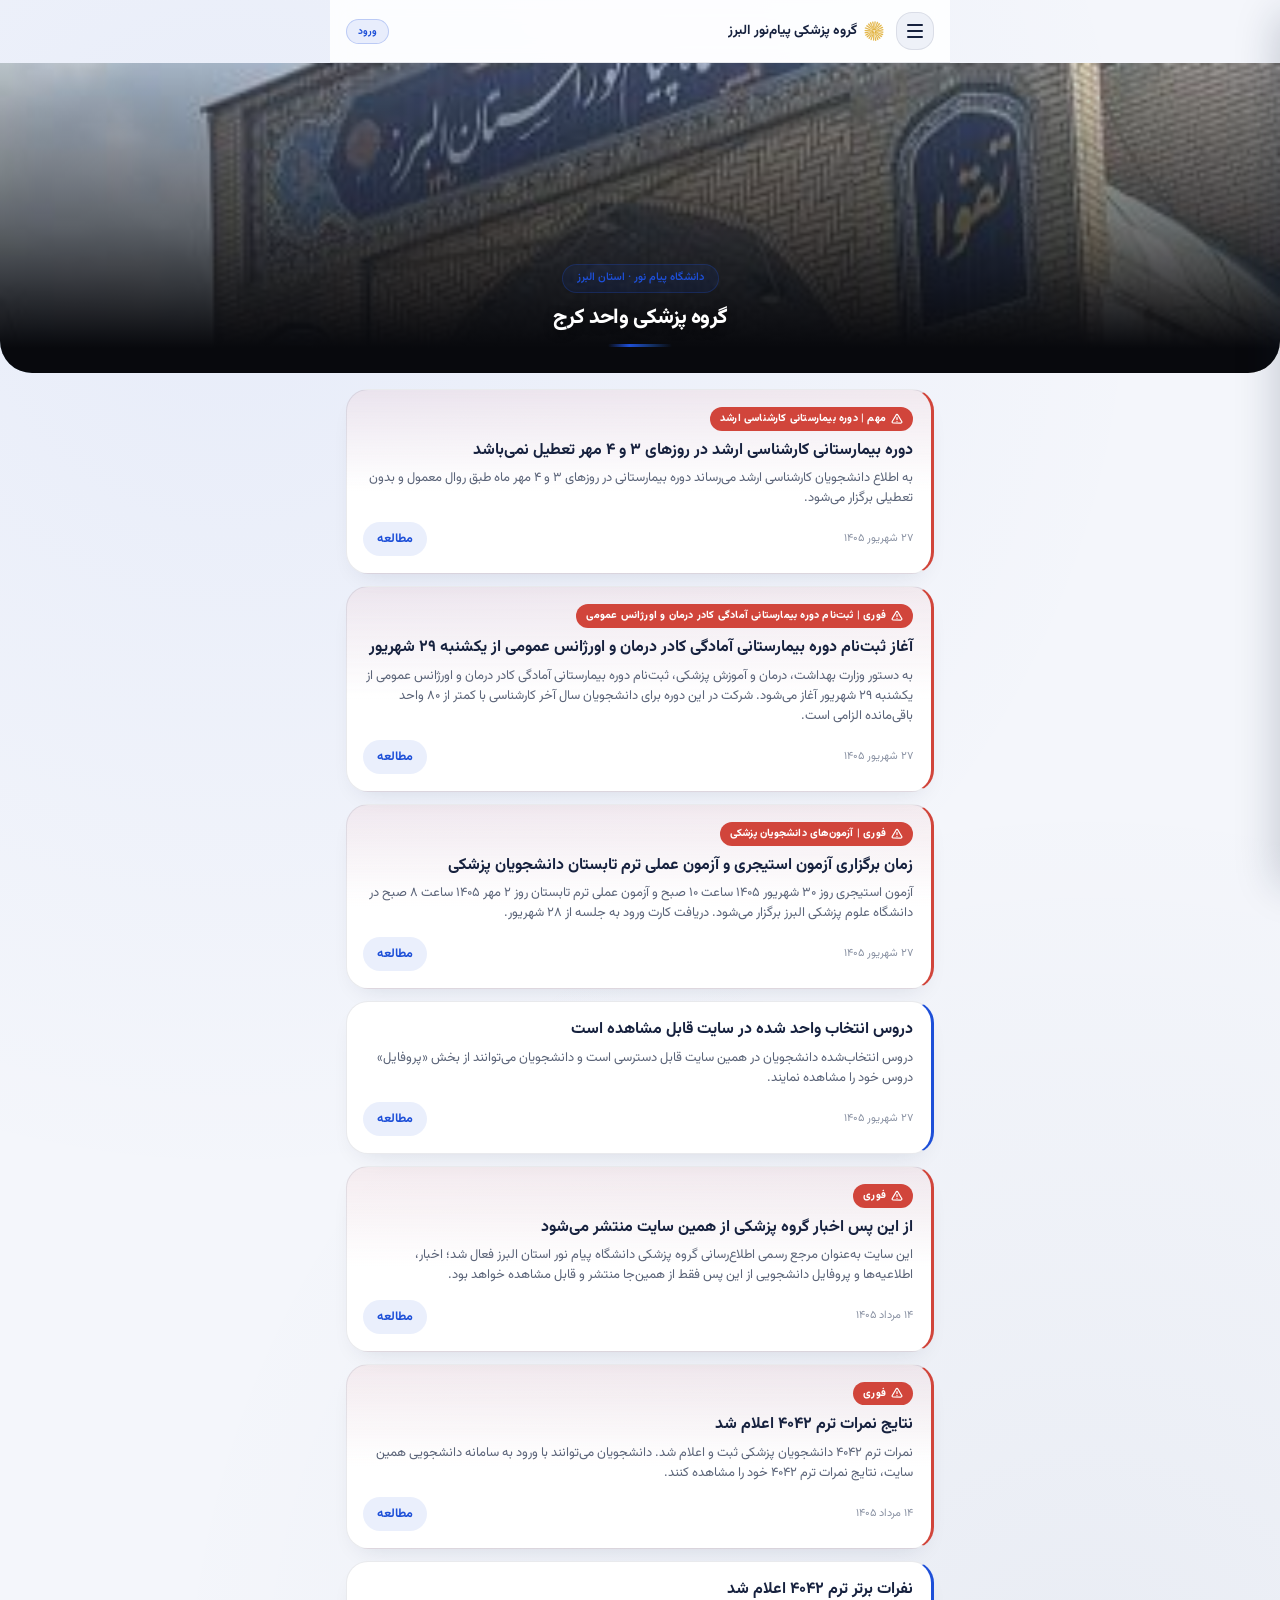
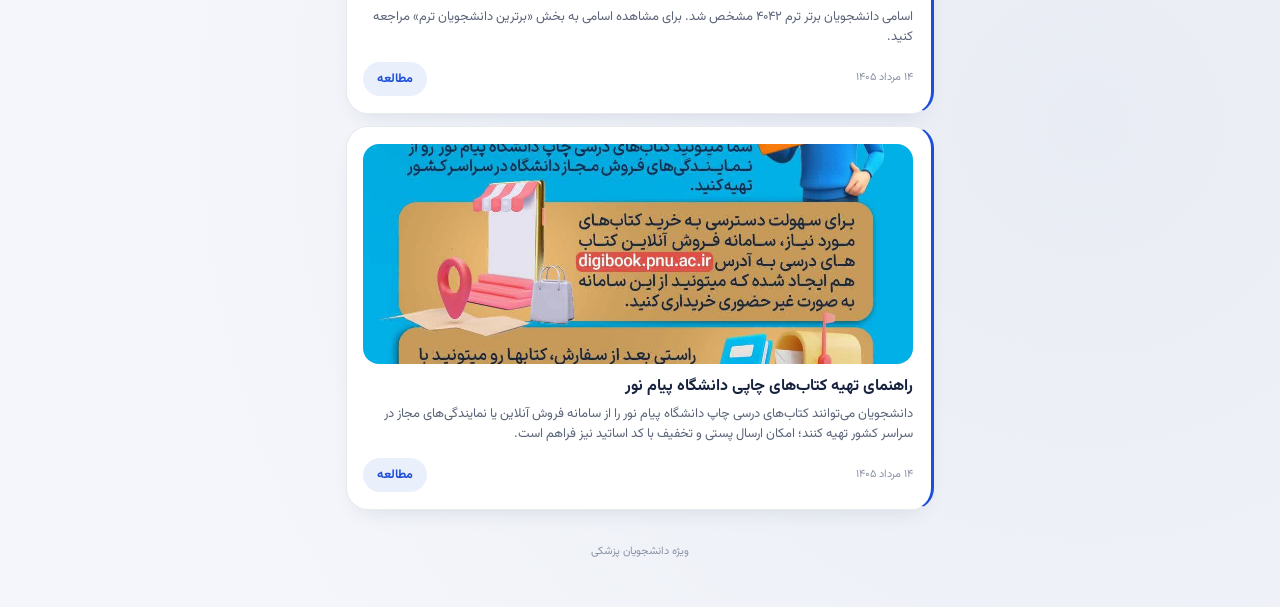
==== commit b35e9f9e: "Add files via upload" ====
--- a/index.html
+++ b/index.html
@@ -45,6 +45,15 @@
 <script src="assets/nav.js"></script>
 <script>
     const newsDatabase = [
+        {
+            id: 10,
+            urgent: true,
+            urgentLabel: "مهم | دوره بیمارستانی کارشناسی ارشد",
+            title: "دوره بیمارستانی کارشناسی ارشد در روزهای ۳ و ۴ مهر تعطیل نمی‌باشد",
+            summary: "به اطلاع دانشجویان کارشناسی ارشد می‌رساند دوره بیمارستانی در روزهای ۳ و ۴ مهر ماه طبق روال معمول و بدون تعطیلی برگزار می‌شود.",
+            fullText: "به اطلاع کلیه دانشجویان کارشناسی ارشد می‌رساند، دوره بیمارستانی در روزهای ۳ و ۴ مهر ماه ۱۴۰۵ تعطیل نمی‌باشد و طبق برنامه معمول برگزار خواهد شد.\n\nخواهشمند است دانشجویان با در نظر گرفتن این موضوع، در روزهای یادشده رأس ساعت مقرر در محل دوره حضور یابند.\n\nدر صورت وجود هرگونه ابهام، با آموزش گروه پزشکی در تماس باشید.",
+            date: "۲۷ شهریور ۱۴۰۵"
+        },
         {
             id: 9,
             urgent: true,
--- a/assets/style.css
+++ b/assets/style.css
@@ -505,6 +505,7 @@
 }
 .enroll-notice svg { flex-shrink: 0; width: 22px; height: 22px; }
 .entry-badge.pending { color: var(--warn); background: var(--warn-soft); }
+.entry-badge.orange { color: #e8590c; background: rgba(232,89,12,.12); }
 .entry-meta { display: flex; flex-wrap: wrap; gap: 8px; }
 .entry-chip {
     display: inline-flex; align-items: center; gap: 5px;
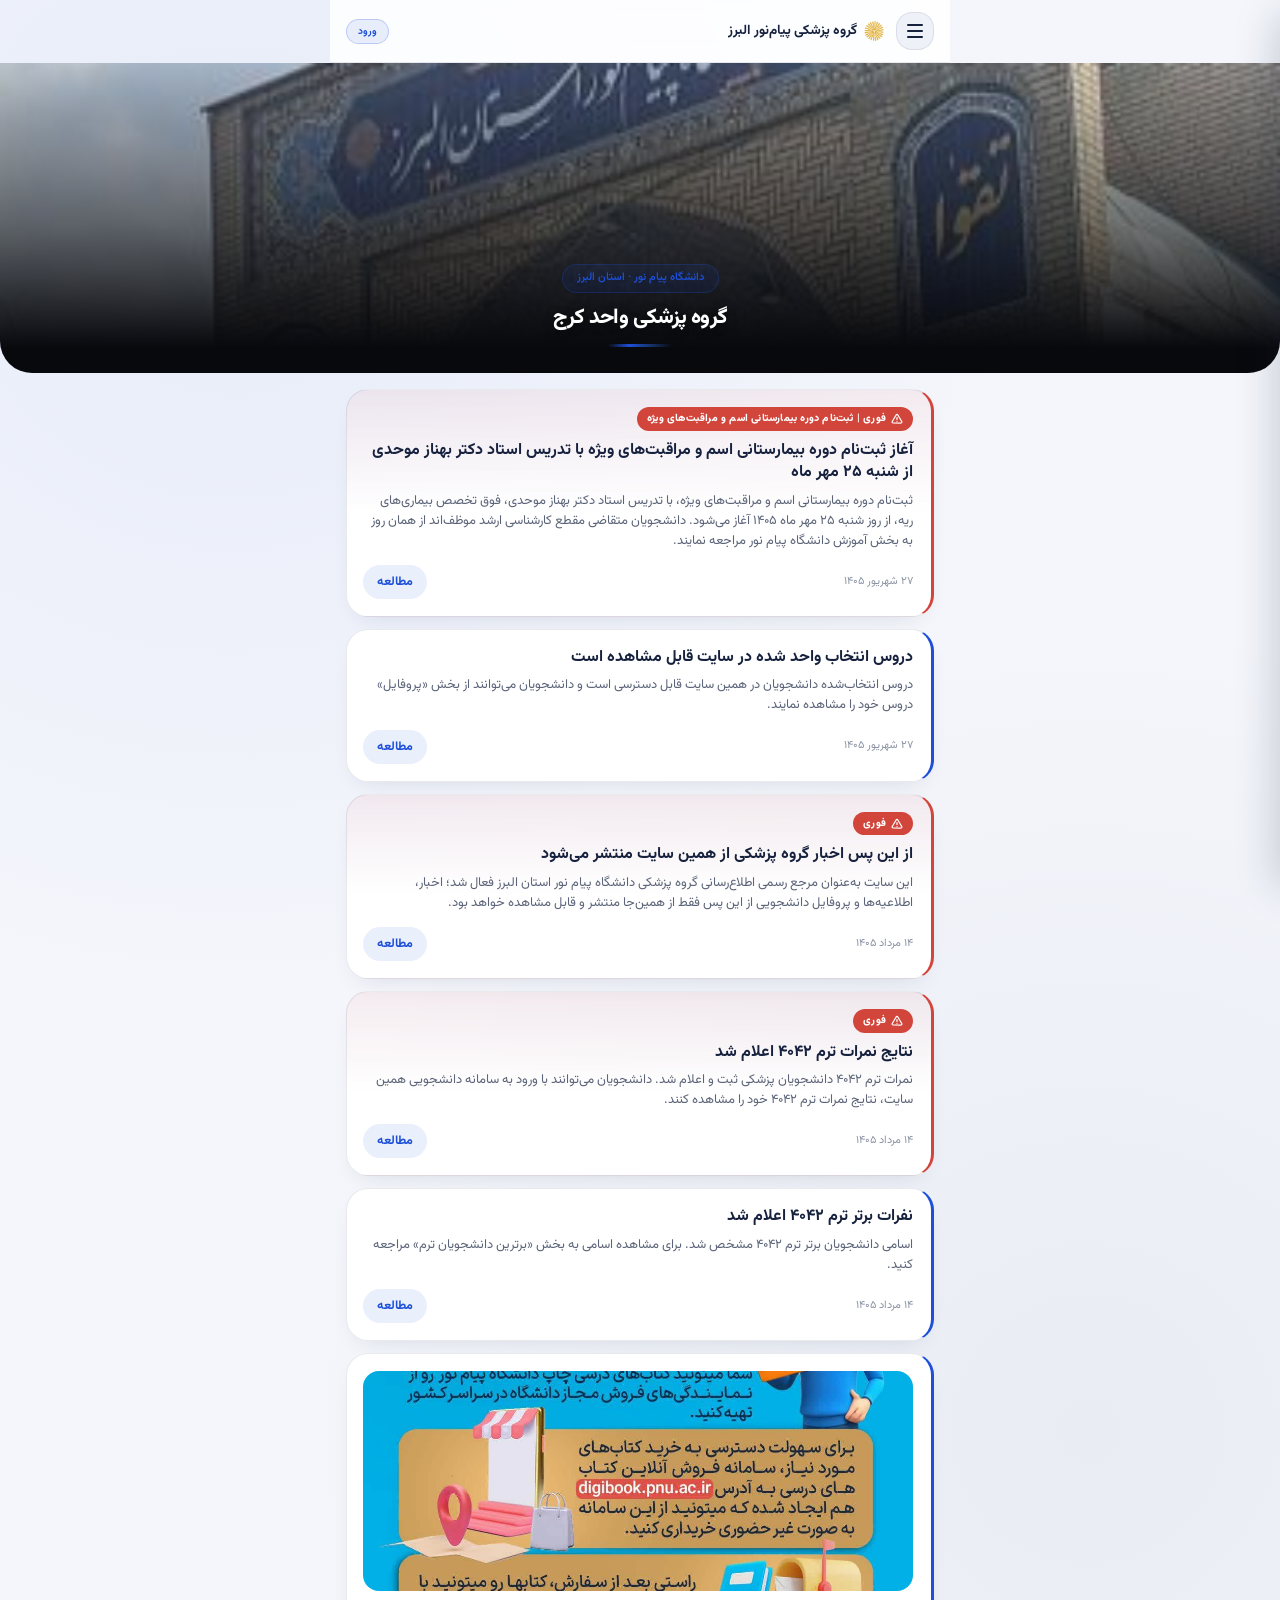
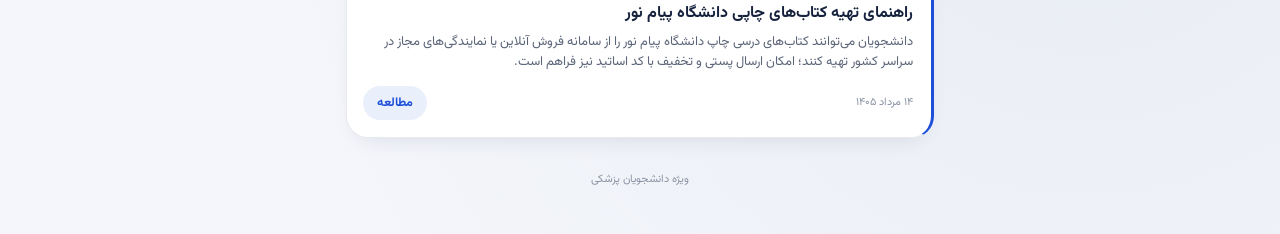
==== commit f0910214: "Add files via upload" ====
--- a/index.html
+++ b/index.html
@@ -46,30 +46,12 @@
 <script>
     const newsDatabase = [
         {
-            id: 10,
+            id: 11,
             urgent: true,
-            urgentLabel: "مهم | دوره بیمارستانی کارشناسی ارشد",
-            title: "دوره بیمارستانی کارشناسی ارشد در روزهای ۳ و ۴ مهر تعطیل نمی‌باشد",
-            summary: "به اطلاع دانشجویان کارشناسی ارشد می‌رساند دوره بیمارستانی در روزهای ۳ و ۴ مهر ماه طبق روال معمول و بدون تعطیلی برگزار می‌شود.",
-            fullText: "به اطلاع کلیه دانشجویان کارشناسی ارشد می‌رساند، دوره بیمارستانی در روزهای ۳ و ۴ مهر ماه ۱۴۰۵ تعطیل نمی‌باشد و طبق برنامه معمول برگزار خواهد شد.\n\nخواهشمند است دانشجویان با در نظر گرفتن این موضوع، در روزهای یادشده رأس ساعت مقرر در محل دوره حضور یابند.\n\nدر صورت وجود هرگونه ابهام، با آموزش گروه پزشکی در تماس باشید.",
-            date: "۲۷ شهریور ۱۴۰۵"
-        },
-        {
-            id: 9,
-            urgent: true,
-            urgentLabel: "فوری | ثبت‌نام دوره بیمارستانی آمادگی کادر درمان و اورژانس عمومی",
-            title: "آغاز ثبت‌نام دوره بیمارستانی آمادگی کادر درمان و اورژانس عمومی از یکشنبه ۲۹ شهریور",
-            summary: "به دستور وزارت بهداشت، درمان و آموزش پزشکی، ثبت‌نام دوره بیمارستانی آمادگی کادر درمان و اورژانس عمومی از یکشنبه ۲۹ شهریور آغاز می‌شود. شرکت در این دوره برای دانشجویان سال آخر کارشناسی با کمتر از ۸۰ واحد باقی‌مانده الزامی است.",
-            fullText: "به اطلاع کلیه دانشجویان گروه پزشکی دانشگاه پیام نور استان البرز می‌رساند، به دستور وزارت بهداشت، درمان و آموزش پزشکی، ثبت‌نام دوره بیمارستانی آمادگی کادر درمان و اورژانس عمومی از روز یکشنبه ۲۹ شهریور ۱۴۰۵ آغاز خواهد شد.\n\nشرکت‌کنندگان الزامی:\nدانشجویان پزشکی که در سال آخر دوره کارشناسی خود مشغول به تحصیل بوده و کمتر از ۸۰ واحد تحصیلی از دوره کارشناسی آنان باقی مانده است، موظف به شرکت در این دوره می‌باشند.\n\nمشخصات دوره:\n• مدت دوره: ۳ ماه\n• زمان شروع: اوایل مهر ماه ۱۴۰۵\n• محل برگزاری: بیمارستان‌های امام علی و البرز\n• هزینه ثبت‌نام: ۶٬۳۵۰٬۰۰۰ تومان (شش میلیون و سیصد و پنجاه هزار تومان)\n\nهزینه ثبت‌نام می‌بایست در زمان ثبت‌نام پرداخت شود.\n\nخواهشمند است دانشجویان مشمول، این اطلاعیه را جدی گرفته و جهت ثبت‌نام در مهلت مقرر اقدام نمایند. در صورت وجود هرگونه ابهام، با آموزش گروه پزشکی در تماس باشید.",
-            date: "۲۷ شهریور ۱۴۰۵"
-        },
-        {
-            id: 8,
-            urgent: true,
-            urgentLabel: "فوری | آزمون‌های دانشجویان پزشکی",
-            title: "زمان برگزاری آزمون استیجری و آزمون عملی ترم تابستان دانشجویان پزشکی",
-            summary: "آزمون استیجری روز ۳۰ شهریور ۱۴۰۵ ساعت ۱۰ صبح و آزمون عملی ترم تابستان روز ۲ مهر ۱۴۰۵ ساعت ۸ صبح در دانشگاه علوم پزشکی البرز برگزار می‌شود. دریافت کارت ورود به جلسه از ۲۸ شهریور.",
-            fullText: "به اطلاع کلیه دانشجویان پزشکی می‌رساند، آزمون استیجری دانشجویان پزشکی روز ۳۰ شهریور ۱۴۰۵ ساعت ۱۰ صبح برگزار می‌شود.\n\nدانشجویان از روز ۲۸ شهریور برای دریافت کارت ورود به جلسه آزمون‌ها اقدام نمایند.\n\nآزمون عملی دوره ترم تابستان دانشجویان پزشکی نیز روز ۲ مهر ۱۴۰۵ ساعت ۸ صبح در دانشگاه علوم پزشکی البرز برگزار می‌شود.\n\nخواهشمند است این اطلاعیه را جدی گرفته و در صورت وجود هرگونه سوال، با آموزش گروه پزشکی در تماس باشید.",
+            urgentLabel: "فوری | ثبت‌نام دوره بیمارستانی اسم و مراقبت‌های ویژه",
+            title: "آغاز ثبت‌نام دوره بیمارستانی اسم و مراقبت‌های ویژه با تدریس استاد دکتر بهناز موحدی از شنبه ۲۵ مهر ماه",
+            summary: "ثبت‌نام دوره بیمارستانی اسم و مراقبت‌های ویژه، با تدریس استاد دکتر بهناز موحدی، فوق تخصص بیماری‌های ریه، از روز شنبه ۲۵ مهر ماه ۱۴۰۵ آغاز می‌شود. دانشجویان متقاضی مقطع کارشناسی ارشد موظف‌اند از همان روز به بخش آموزش دانشگاه پیام نور مراجعه نمایند.",
+            fullText: "به اطلاع کلیه دانشجویان متقاضی مقطع کارشناسی ارشد دانشگاه پیام نور استان البرز می‌رساند، ثبت‌نام دوره بیمارستانی اسم و مراقبت‌های ویژه، با تدریس استاد دکتر بهناز موحدی، فوق تخصص بیماری‌های ریه، از روز شنبه مورخ ۲۵ مهر ماه ۱۴۰۵ آغاز خواهد شد.\n\nدانشجویان متقاضی موظف‌اند از روز شنبه جهت ثبت‌نام به بخش آموزش دانشگاه پیام نور مراجعه نموده و نسبت به ثبت‌نام اقدام نمایند.\n\nمشخصات دوره:\n• محل برگزاری: بیمارستان مدنی کرج\n• تعداد جلسات: ۴۵ جلسه\n• هزینه ثبت‌نام: ۵٬۰۰۰٬۰۰۰ تومان (پنج میلیون تومان)\n\nهزینه ثبت‌نام می‌بایست در روز ثبت‌نام پرداخت گردد.\n\nخواهشمند است دانشجویان مشمول، این اطلاعیه را جدی گرفته و در مهلت مقرر نسبت به ثبت‌نام اقدام نمایند. در صورت وجود هرگونه ابهام، با آموزش گروه پزشکی در تماس باشید.",
             date: "۲۷ شهریور ۱۴۰۵"
         },
         {
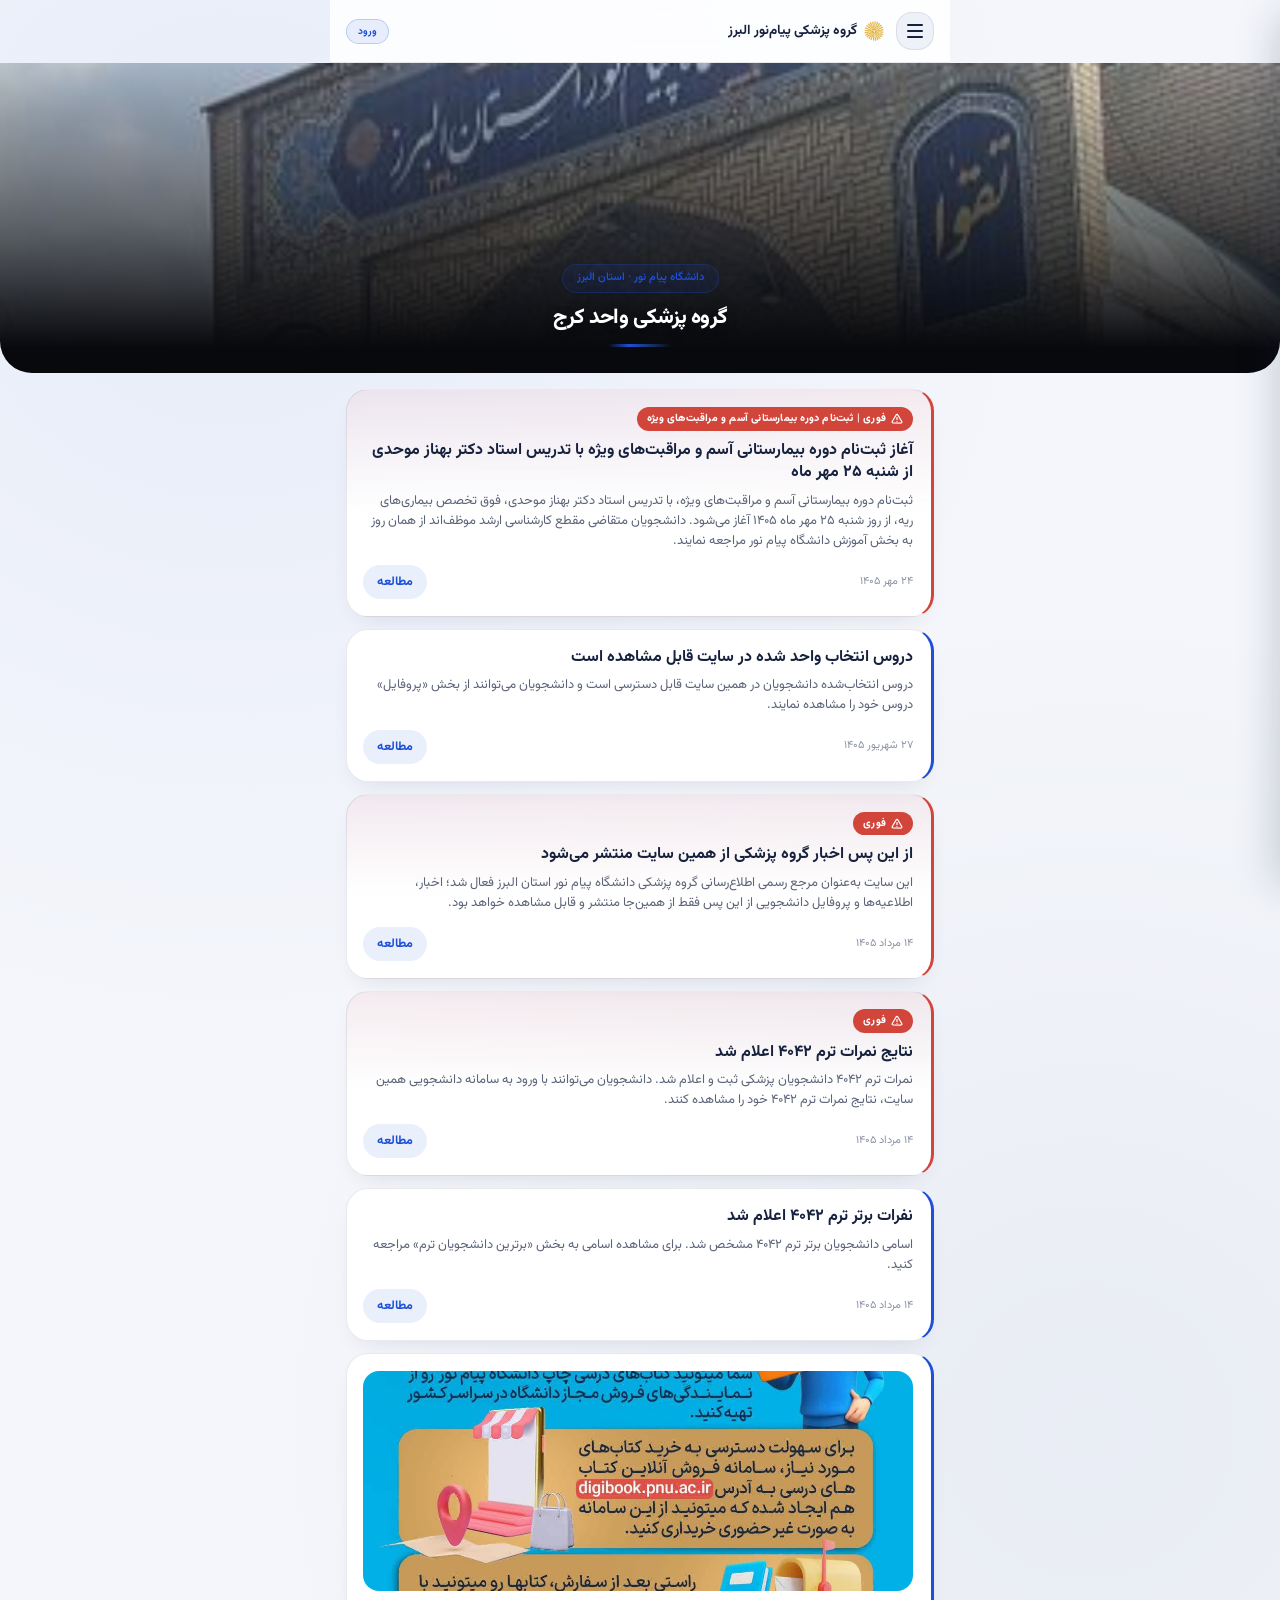
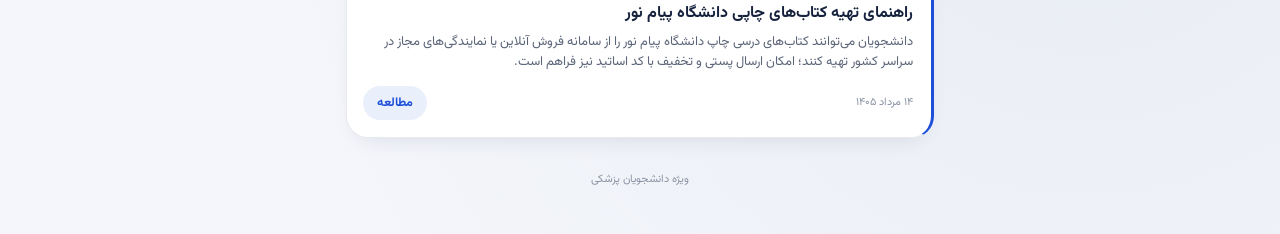
==== commit 99d30e9e: "Update index.html" ====
--- a/index.html
+++ b/index.html
@@ -48,11 +48,11 @@
         {
             id: 11,
             urgent: true,
-            urgentLabel: "فوری | ثبت‌نام دوره بیمارستانی اسم و مراقبت‌های ویژه",
-            title: "آغاز ثبت‌نام دوره بیمارستانی اسم و مراقبت‌های ویژه با تدریس استاد دکتر بهناز موحدی از شنبه ۲۵ مهر ماه",
-            summary: "ثبت‌نام دوره بیمارستانی اسم و مراقبت‌های ویژه، با تدریس استاد دکتر بهناز موحدی، فوق تخصص بیماری‌های ریه، از روز شنبه ۲۵ مهر ماه ۱۴۰۵ آغاز می‌شود. دانشجویان متقاضی مقطع کارشناسی ارشد موظف‌اند از همان روز به بخش آموزش دانشگاه پیام نور مراجعه نمایند.",
-            fullText: "به اطلاع کلیه دانشجویان متقاضی مقطع کارشناسی ارشد دانشگاه پیام نور استان البرز می‌رساند، ثبت‌نام دوره بیمارستانی اسم و مراقبت‌های ویژه، با تدریس استاد دکتر بهناز موحدی، فوق تخصص بیماری‌های ریه، از روز شنبه مورخ ۲۵ مهر ماه ۱۴۰۵ آغاز خواهد شد.\n\nدانشجویان متقاضی موظف‌اند از روز شنبه جهت ثبت‌نام به بخش آموزش دانشگاه پیام نور مراجعه نموده و نسبت به ثبت‌نام اقدام نمایند.\n\nمشخصات دوره:\n• محل برگزاری: بیمارستان مدنی کرج\n• تعداد جلسات: ۴۵ جلسه\n• هزینه ثبت‌نام: ۵٬۰۰۰٬۰۰۰ تومان (پنج میلیون تومان)\n\nهزینه ثبت‌نام می‌بایست در روز ثبت‌نام پرداخت گردد.\n\nخواهشمند است دانشجویان مشمول، این اطلاعیه را جدی گرفته و در مهلت مقرر نسبت به ثبت‌نام اقدام نمایند. در صورت وجود هرگونه ابهام، با آموزش گروه پزشکی در تماس باشید.",
-            date: "۲۷ شهریور ۱۴۰۵"
+            urgentLabel: "فوری | ثبت‌نام دوره بیمارستانی آسم و مراقبت‌های ویژه",
+            title: "آغاز ثبت‌نام دوره بیمارستانی آسم و مراقبت‌های ویژه با تدریس استاد دکتر بهناز موحدی از شنبه ۲۵ مهر ماه",
+            summary: "ثبت‌نام دوره بیمارستانی آسم و مراقبت‌های ویژه، با تدریس استاد دکتر بهناز موحدی، فوق تخصص بیماری‌های ریه، از روز شنبه ۲۵ مهر ماه ۱۴۰۵ آغاز می‌شود. دانشجویان متقاضی مقطع کارشناسی ارشد موظف‌اند از همان روز به بخش آموزش دانشگاه پیام نور مراجعه نمایند.",
+            fullText: "به اطلاع کلیه دانشجویان متقاضی مقطع کارشناسی ارشد دانشگاه پیام نور استان البرز می‌رساند، ثبت‌نام دوره بیمارستانی آسم و مراقبت‌های ویژه، با تدریس استاد دکتر بهناز موحدی، فوق تخصص بیماری‌های ریه، از روز شنبه مورخ ۲۵ مهر ماه ۱۴۰۵ آغاز خواهد شد.\n\nدانشجویان متقاضی موظف‌اند از روز شنبه جهت ثبت‌نام به بخش آموزش دانشگاه پیام نور مراجعه نموده و نسبت به ثبت‌نام اقدام نمایند.\n\nمشخصات دوره:\n• محل برگزاری: بیمارستان مدنی کرج\n• تعداد جلسات: ۴۵ جلسه\n• هزینه ثبت‌نام: ۵٬۰۰۰٬۰۰۰ تومان (پنج میلیون تومان)\n\nهزینه ثبت‌نام می‌بایست در روز ثبت‌نام پرداخت گردد.\n\nخواهشمند است دانشجویان مشمول، این اطلاعیه را جدی گرفته و در مهلت مقرر نسبت به ثبت‌نام اقدام نمایند. در صورت وجود هرگونه ابهام، با آموزش گروه پزشکی در تماس باشید.",
+            date: "۲۴ مهر ۱۴۰۵"
         },
         {
             id: 7,
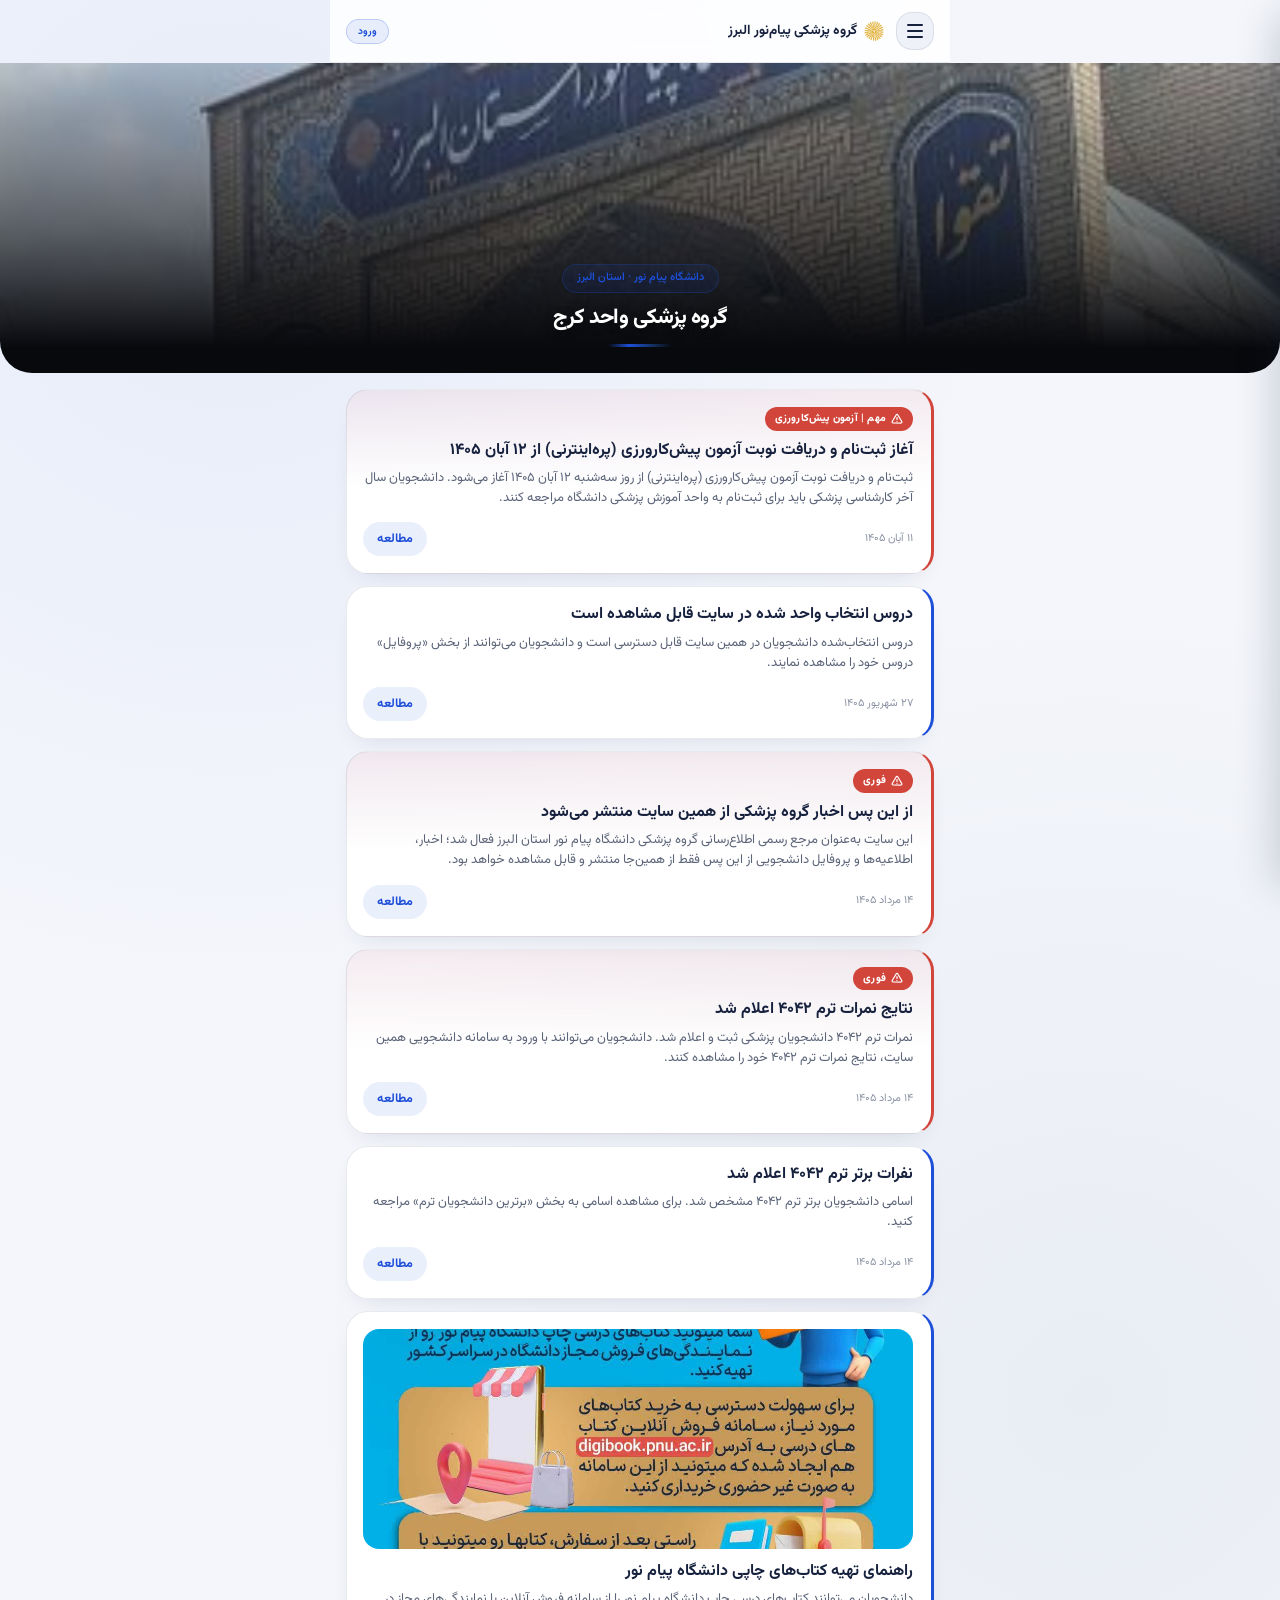
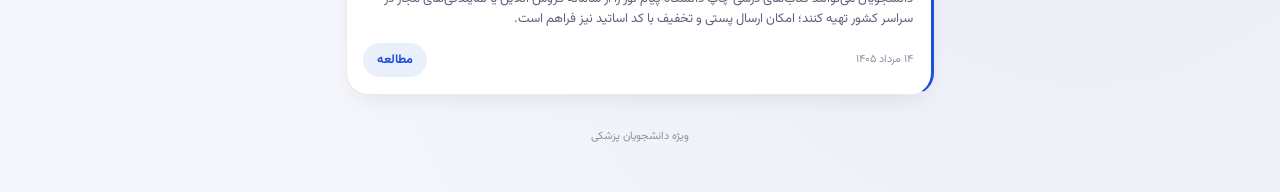
==== commit 43f8dd06: "Rename index (12).html to index.html" ====
--- a/index.html
+++ b/index.html
@@ -46,13 +46,13 @@
 <script>
     const newsDatabase = [
         {
-            id: 11,
+            id: 12,
             urgent: true,
-            urgentLabel: "فوری | ثبت‌نام دوره بیمارستانی آسم و مراقبت‌های ویژه",
-            title: "آغاز ثبت‌نام دوره بیمارستانی آسم و مراقبت‌های ویژه با تدریس استاد دکتر بهناز موحدی از شنبه ۲۵ مهر ماه",
-            summary: "ثبت‌نام دوره بیمارستانی آسم و مراقبت‌های ویژه، با تدریس استاد دکتر بهناز موحدی، فوق تخصص بیماری‌های ریه، از روز شنبه ۲۵ مهر ماه ۱۴۰۵ آغاز می‌شود. دانشجویان متقاضی مقطع کارشناسی ارشد موظف‌اند از همان روز به بخش آموزش دانشگاه پیام نور مراجعه نمایند.",
-            fullText: "به اطلاع کلیه دانشجویان متقاضی مقطع کارشناسی ارشد دانشگاه پیام نور استان البرز می‌رساند، ثبت‌نام دوره بیمارستانی آسم و مراقبت‌های ویژه، با تدریس استاد دکتر بهناز موحدی، فوق تخصص بیماری‌های ریه، از روز شنبه مورخ ۲۵ مهر ماه ۱۴۰۵ آغاز خواهد شد.\n\nدانشجویان متقاضی موظف‌اند از روز شنبه جهت ثبت‌نام به بخش آموزش دانشگاه پیام نور مراجعه نموده و نسبت به ثبت‌نام اقدام نمایند.\n\nمشخصات دوره:\n• محل برگزاری: بیمارستان مدنی کرج\n• تعداد جلسات: ۴۵ جلسه\n• هزینه ثبت‌نام: ۵٬۰۰۰٬۰۰۰ تومان (پنج میلیون تومان)\n\nهزینه ثبت‌نام می‌بایست در روز ثبت‌نام پرداخت گردد.\n\nخواهشمند است دانشجویان مشمول، این اطلاعیه را جدی گرفته و در مهلت مقرر نسبت به ثبت‌نام اقدام نمایند. در صورت وجود هرگونه ابهام، با آموزش گروه پزشکی در تماس باشید.",
-            date: "۲۴ مهر ۱۴۰۵"
+            urgentLabel: "مهم | آزمون پیش‌کارورزی",
+            title: "آغاز ثبت‌نام و دریافت نوبت آزمون پیش‌کارورزی (پره‌اینترنی) از ۱۲ آبان ۱۴۰۵",
+            summary: "ثبت‌نام و دریافت نوبت آزمون پیش‌کارورزی (پره‌اینترنی) از روز سه‌شنبه ۱۲ آبان ۱۴۰۵ آغاز می‌شود. دانشجویان سال آخر کارشناسی پزشکی باید برای ثبت‌نام به واحد آموزش پزشکی دانشگاه مراجعه کنند.",
+            fullText: "به اطلاع دانشجویان سال آخر کارشناسی پزشکی می‌رساند، ثبت‌نام و دریافت نوبت آزمون پیش‌کارورزی (پره‌اینترنی) از روز سه‌شنبه ۱۲ آبان ۱۴۰۵ آغاز می‌شود. دانشجویان از این تاریخ باید به واحد آموزش پزشکی دانشگاه مراجعه کرده و نسبت به ثبت‌نام و دریافت نوبت آزمون اقدام نمایند.\n\n• تاریخ شروع ثبت‌نام: سه‌شنبه ۱۲ آبان ۱۴۰۵\n• محل مراجعه: واحد آموزش پزشکی دانشگاه\n• هزینه ثبت‌نام و دریافت نوبت: ۳٬۶۳۰٬۰۰۰ تومان\n• تاریخ برگزاری آزمون: متعاقباً اعلام می‌شود\n\nآزمون پیش‌کارورزی چیست؟\nآزمون پیش‌کارورزی (پره‌اینترنی) پس از پایان دوره‌های آموزشی و پیش از ورود به دوره کارورزی برگزار می‌شود و میزان آمادگی علمی و بالینی دانشجویان را برای حضور در محیط‌های درمانی می‌سنجد. قبولی در این آزمون، شرط ورود به دوره کارورزی است.\n\nدانشجویان مشمول، این اطلاعیه را با دقت مطالعه کرده و در اسرع وقت برای ثبت‌نام اقدام نمایند. در صورت وجود هرگونه ابهام، با آموزش گروه پزشکی در تماس باشید.",
+            date: "۱۱ آبان ۱۴۰۵"
         },
         {
             id: 7,
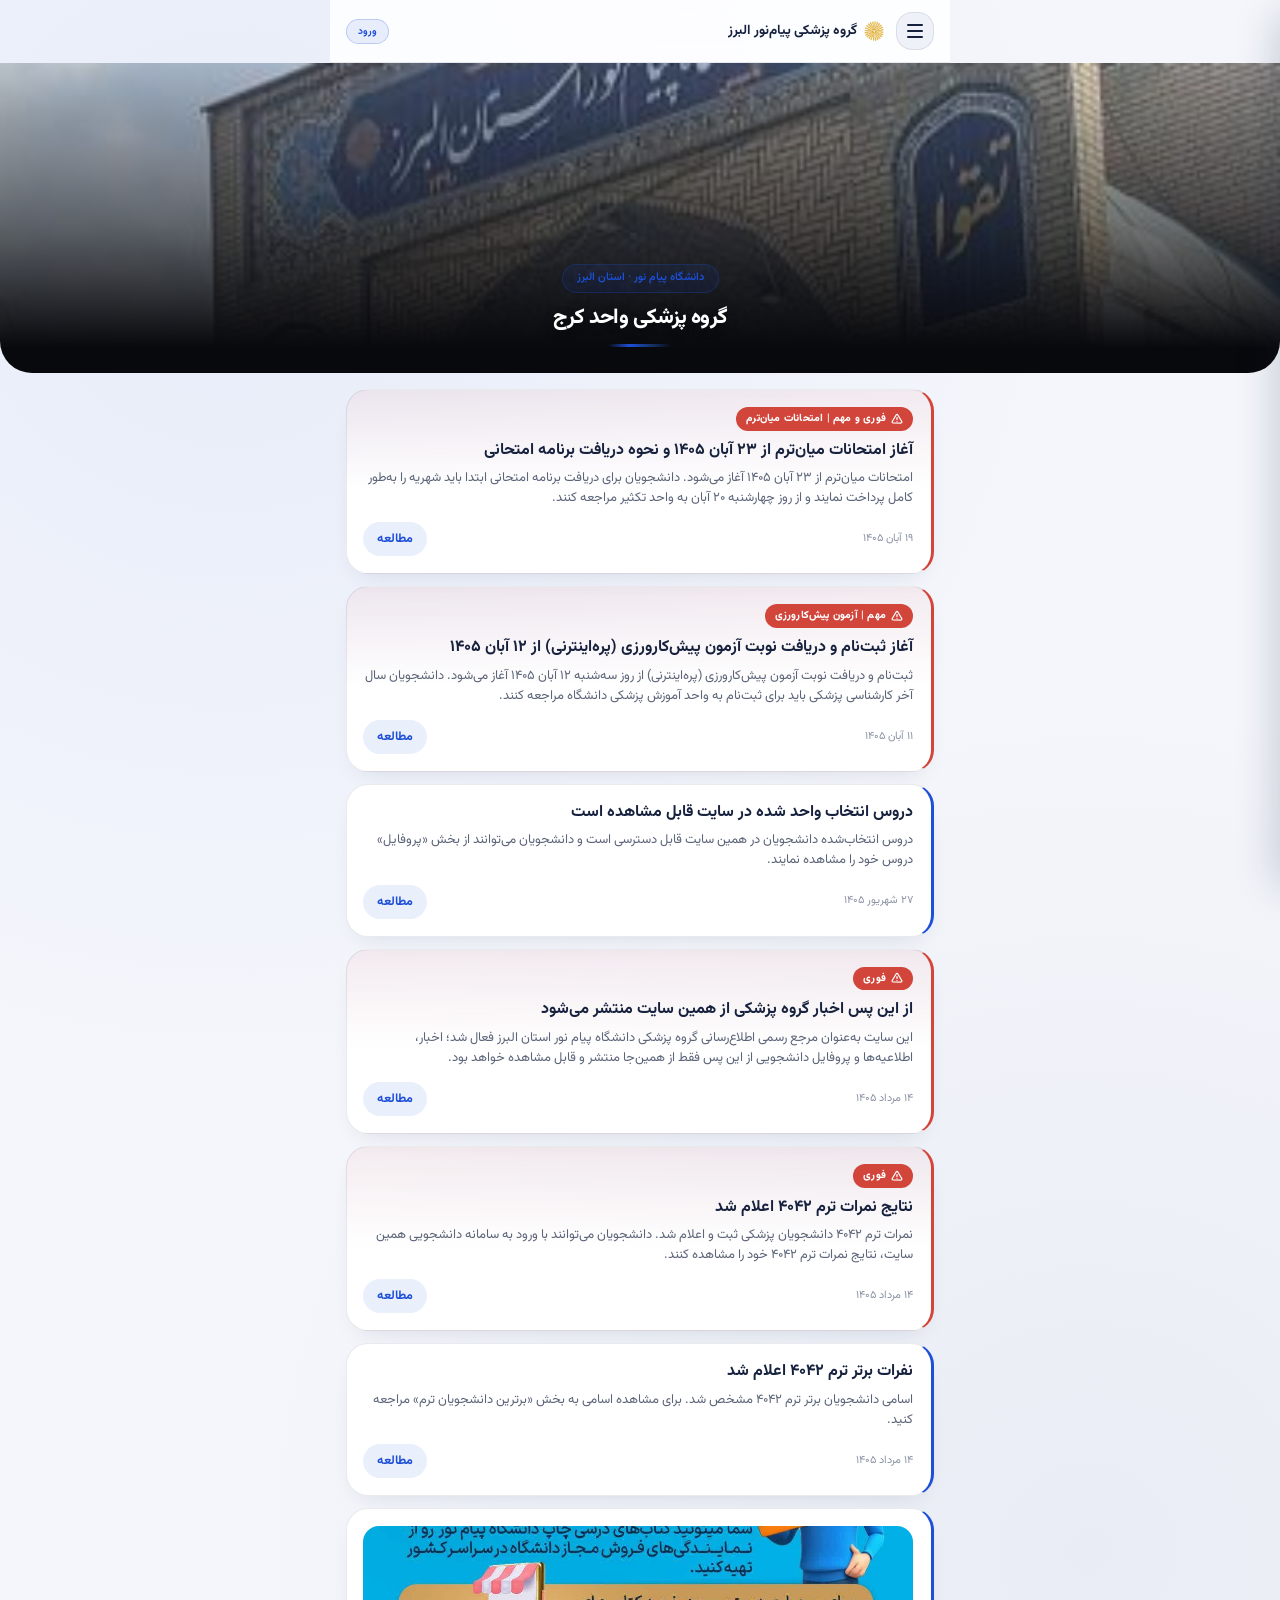
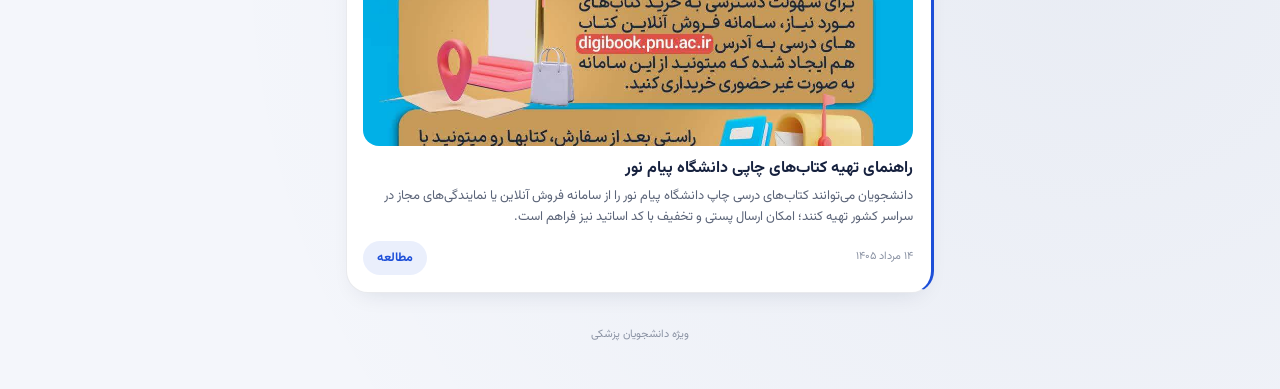
==== commit 0ce505bd: "Rename index (13).html to index.html" ====
--- a/index.html
+++ b/index.html
@@ -45,6 +45,15 @@
 <script src="assets/nav.js"></script>
 <script>
     const newsDatabase = [
+        {
+            id: 13,
+            urgent: true,
+            urgentLabel: "فوری و مهم | امتحانات میان‌ترم",
+            title: "آغاز امتحانات میان‌ترم از ۲۳ آبان ۱۴۰۵ و نحوه دریافت برنامه امتحانی",
+            summary: "امتحانات میان‌ترم از ۲۳ آبان ۱۴۰۵ آغاز می‌شود. دانشجویان برای دریافت برنامه امتحانی ابتدا باید شهریه را به‌طور کامل پرداخت نمایند و از روز چهارشنبه ۲۰ آبان به واحد تکثیر مراجعه کنند.",
+            fullText: "به اطلاع کلیه دانشجویان می‌رساند، امتحانات میان‌ترم از تاریخ ۲۳ آبان ۱۴۰۵ آغاز خواهد شد.\n\nدریافت برنامه امتحانات میان‌ترم منوط به پرداخت کامل شهریه است. دانشجویان ابتدا باید شهریه خود را به‌طور کامل پرداخت نموده و سپس از روز چهارشنبه ۲۰ آبان ۱۴۰۵ جهت دریافت برنامه امتحانی به واحد تکثیر دانشگاه مراجعه نمایند.\n\n• آغاز امتحانات میان‌ترم: ۲۳ آبان ۱۴۰۵\n• شرط دریافت برنامه امتحانی: پرداخت کامل شهریه\n• شروع مراجعه به واحد تکثیر: چهارشنبه ۲۰ آبان ۱۴۰۵\n\nدانشجویانی که شهریه خود را به‌طور کامل پرداخت نکرده‌اند، لازم است پیش از مراجعه به واحد تکثیر نسبت به تسویه شهریه اقدام نمایند. در صورت وجود هرگونه ابهام، با آموزش گروه پزشکی در تماس باشید.",
+            date: "۱۹ آبان ۱۴۰۵"
+        },
         {
             id: 12,
             urgent: true,
